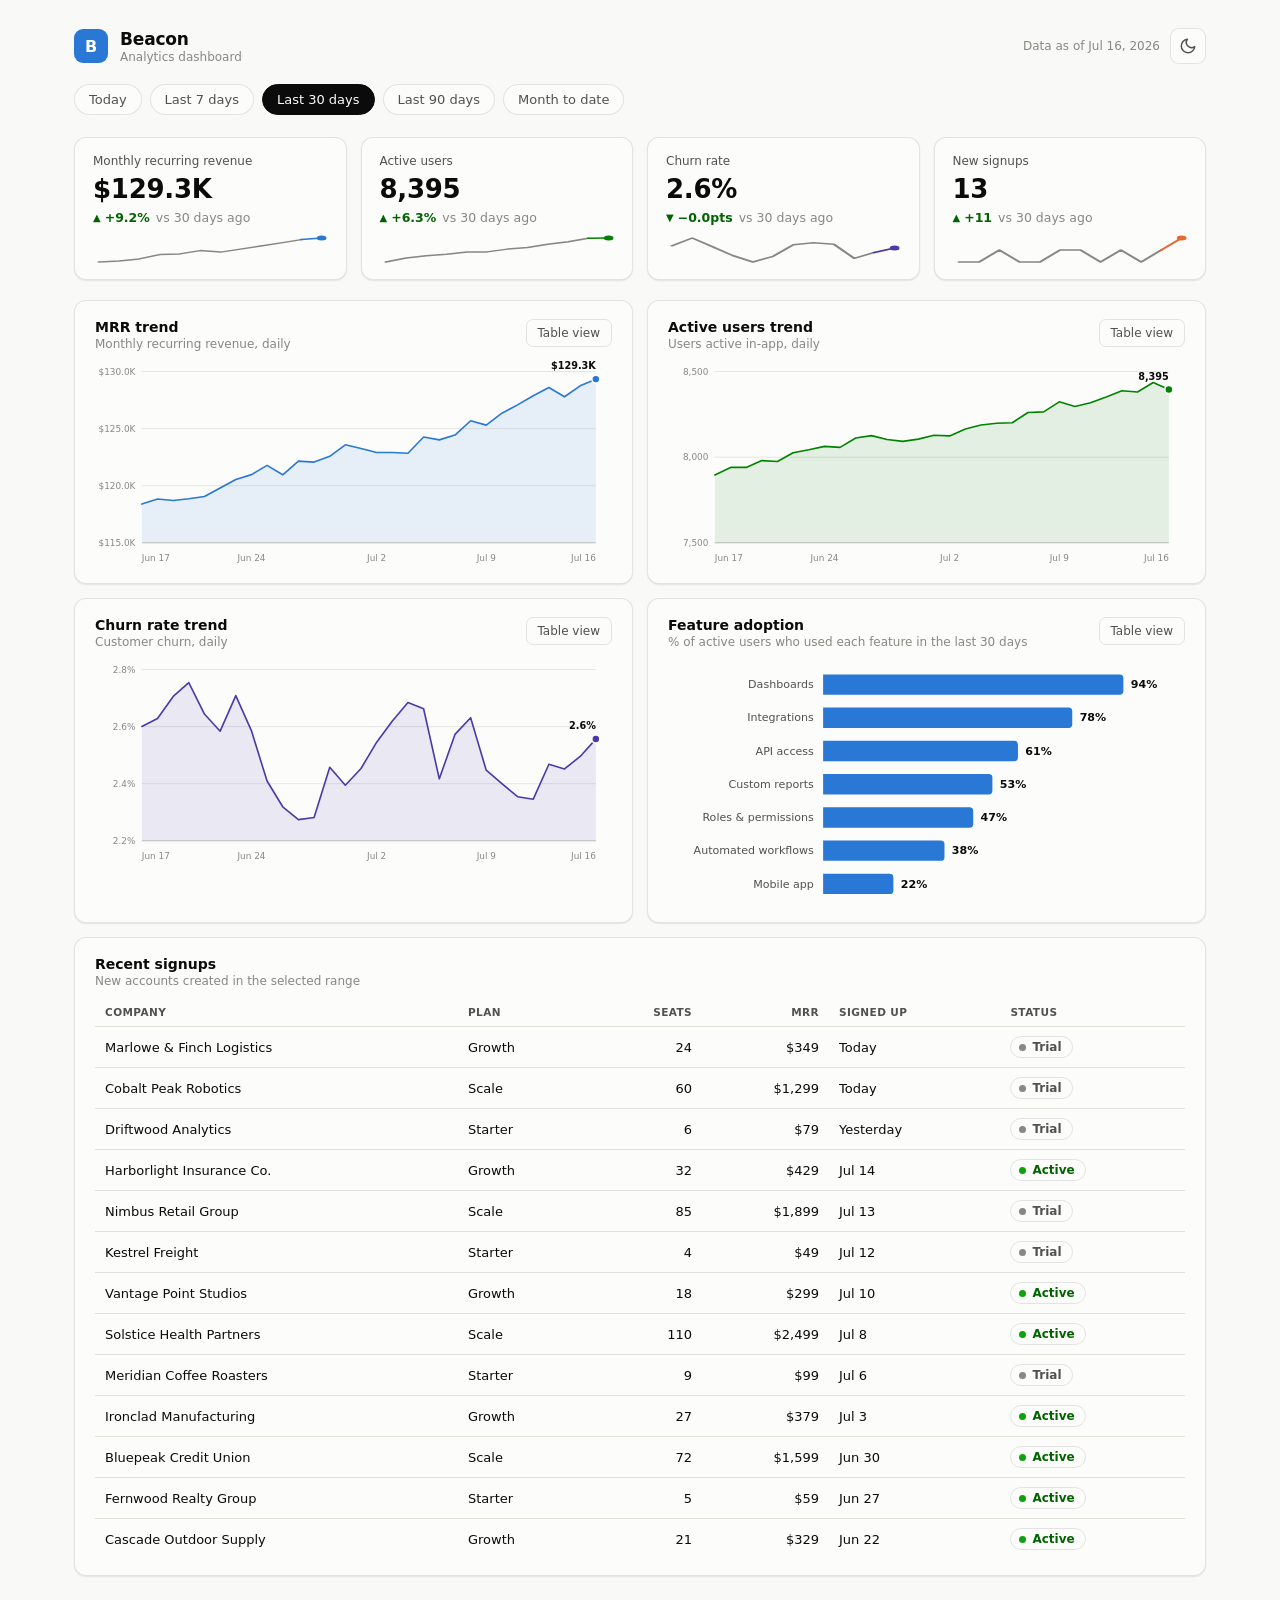
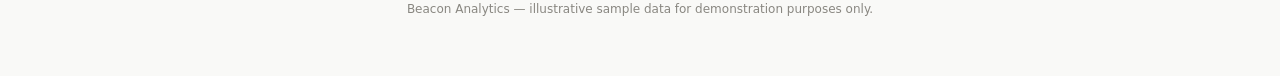
==== examples/baseline/index.html @ f18d9eac "Add with/without example builds and screenshots Both dashboards from the validation smoke test, the " ====
<!doctype html>
<html lang="en">
<head>
<meta charset="utf-8">
<meta name="viewport" content="width=device-width, initial-scale=1">
<meta name="color-scheme" content="light dark">
<title>Beacon — Analytics Dashboard</title>
<style>
  *, *::before, *::after { box-sizing: border-box; }
  html, body { margin: 0; padding: 0; }
  body {
    font-family: system-ui, -apple-system, "Segoe UI", sans-serif;
    background: var(--page, #f9f9f7);
  }

  /* ── Palette tokens (light default, dark via media query + toggle) ── */
  .viz-root {
    color-scheme: light;
    --page:            #f9f9f7;
    --surface-1:       #fcfcfb;
    --text-primary:    #0b0b0b;
    --text-secondary:  #52514e;
    --text-muted:      #898781;
    --gridline:        #e1e0d9;
    --baseline:        #c3c2b7;
    --border:          rgba(11,11,11,0.10);
    --success-text:    #006300;
    --bad-text:        #d03b3b;
    --good-icon:       #0ca30c;
    --series-blue:     #2a78d6;
    --series-green:    #008300;
    --series-violet:   #4a3aa7;
    --series-orange:   #eb6834;
    --wash-blue:       #2a78d61a;
    --wash-green:      #0083001a;
    --wash-violet:     #4a3aa71a;
    --focus-ring:      #2a78d6;
    --shadow:          0 1px 2px rgba(11,11,11,0.05), 0 1px 1px rgba(11,11,11,0.04);
  }
  @media (prefers-color-scheme: dark) {
    :root:where(:not([data-theme="light"])) .viz-root {
      color-scheme: dark;
      --page:            #0d0d0d;
      --surface-1:       #1a1a19;
      --text-primary:    #ffffff;
      --text-secondary:  #c3c2b7;
      --text-muted:      #898781;
      --gridline:        #2c2c2a;
      --baseline:        #383835;
      --border:          rgba(255,255,255,0.10);
      --success-text:    #0ca30c;
      --bad-text:        #d03b3b;
      --good-icon:       #0ca30c;
      --series-blue:     #3987e5;
      --series-green:    #008300;
      --series-violet:   #9085e9;
      --series-orange:   #d95926;
      --wash-blue:       #3987e51a;
      --wash-green:      #0083001a;
      --wash-violet:     #9085e91a;
      --focus-ring:      #3987e5;
      --shadow:          0 1px 3px rgba(0,0,0,0.5), 0 1px 1px rgba(0,0,0,0.4);
    }
  }
  :root[data-theme="dark"] .viz-root {
    color-scheme: dark;
    --page:            #0d0d0d;
    --surface-1:       #1a1a19;
    --text-primary:    #ffffff;
    --text-secondary:  #c3c2b7;
    --text-muted:      #898781;
    --gridline:        #2c2c2a;
    --baseline:        #383835;
    --border:          rgba(255,255,255,0.10);
    --success-text:    #0ca30c;
    --bad-text:        #d03b3b;
    --good-icon:       #0ca30c;
    --series-blue:     #3987e5;
    --series-green:    #008300;
    --series-violet:   #9085e9;
    --series-orange:   #d95926;
    --wash-blue:       #3987e51a;
    --wash-green:      #0083001a;
    --wash-violet:     #9085e91a;
    --focus-ring:      #3987e5;
    --shadow:          0 1px 3px rgba(0,0,0,0.5), 0 1px 1px rgba(0,0,0,0.4);
  }

  .viz-root { background: var(--page); min-height: 100vh; color: var(--text-primary); }

  .visually-hidden {
    position: absolute; width: 1px; height: 1px; padding: 0; margin: -1px;
    overflow: hidden; clip: rect(0,0,0,0); white-space: nowrap; border: 0;
  }

  .shell { max-width: 1180px; margin: 0 auto; padding: 28px 24px 60px; }

  /* ── Header ── */
  .dash-header {
    display: flex; align-items: center; justify-content: space-between;
    gap: 16px; flex-wrap: wrap; margin-bottom: 20px;
  }
  .brand { display: flex; align-items: center; gap: 12px; }
  .logo-mark {
    width: 34px; height: 34px; border-radius: 9px; background: var(--series-blue);
    color: #fff; display: flex; align-items: center; justify-content: center;
    font-weight: 700; font-size: 16px; flex: none;
  }
  .brand-text h1 { font-size: 17px; margin: 0; font-weight: 600; letter-spacing: -0.01em; }
  .brand-text p { margin: 1px 0 0; font-size: 12px; color: var(--text-muted); }

  .header-actions { display: flex; align-items: center; gap: 10px; }
  .as-of { font-size: 12px; color: var(--text-muted); }

  .icon-btn {
    width: 36px; height: 36px; border-radius: 9px; border: 1px solid var(--border);
    background: var(--surface-1); color: var(--text-secondary);
    display: flex; align-items: center; justify-content: center; cursor: pointer;
  }
  .icon-btn:hover { background: var(--gridline); }
  .icon-btn .theme-icon-moon { display: block; }
  .icon-btn .theme-icon-sun { display: none; }

  /* ── Filter row ── */
  .filter-row { display: flex; align-items: center; gap: 8px; flex-wrap: wrap; margin-bottom: 22px; }
  .range-btn {
    padding: 7px 14px; border-radius: 999px; border: 1px solid var(--border);
    background: var(--surface-1); color: var(--text-secondary);
    font: inherit; font-size: 13px; font-weight: 500; cursor: pointer;
  }
  .range-btn:hover { background: var(--gridline); }
  .range-btn.active { background: var(--text-primary); color: var(--surface-1); border-color: var(--text-primary); }

  :focus-visible { outline: 2px solid var(--focus-ring); outline-offset: 2px; }

  /* ── KPI row ── */
  .kpi-grid { display: grid; grid-template-columns: repeat(auto-fit, minmax(220px, 1fr)); gap: 14px; margin-bottom: 20px; }
  .stat-tile {
    background: var(--surface-1); border: 1px solid var(--border); border-radius: 12px;
    box-shadow: var(--shadow); padding: 16px 18px 14px; display: flex; flex-direction: column; gap: 4px;
  }
  .stat-label { font-size: 12px; color: var(--text-secondary); font-weight: 500; }
  .stat-value { font-size: 26px; font-weight: 600; letter-spacing: -0.01em; color: var(--text-primary); margin-top: 2px; }
  .stat-delta { font-size: 12.5px; font-weight: 600; display: flex; align-items: center; gap: 4px; margin-top: 2px; }
  .stat-delta .arrow { font-size: 10px; }
  .stat-delta.good { color: var(--success-text); }
  .stat-delta.bad { color: var(--bad-text); }
  .stat-delta .delta-caption { color: var(--text-muted); font-weight: 400; margin-left: 2px; }
  .sparkline { width: 100%; height: 30px; margin-top: 6px; display: block; }

  /* ── Chart cards ── */
  .chart-grid-2 { display: grid; grid-template-columns: 1fr 1fr; gap: 14px; margin-bottom: 14px; }
  @media (max-width: 860px) { .chart-grid-2 { grid-template-columns: 1fr; } }

  .card {
    background: var(--surface-1); border: 1px solid var(--border); border-radius: 12px;
    box-shadow: var(--shadow); padding: 18px 20px 16px;
  }
  .card-header { display: flex; align-items: flex-start; justify-content: space-between; gap: 12px; margin-bottom: 6px; }
  .card-titles h2 { font-size: 14px; font-weight: 600; margin: 0; color: var(--text-primary); }
  .card-titles p { font-size: 12px; color: var(--text-muted); margin: 2px 0 0; }

  .table-toggle {
    flex: none; font: inherit; font-size: 12px; font-weight: 500; padding: 6px 11px;
    border-radius: 7px; border: 1px solid var(--border); background: transparent;
    color: var(--text-secondary); cursor: pointer; white-space: nowrap;
  }
  .table-toggle:hover { background: var(--gridline); }

  svg.chart-svg { width: 100%; height: auto; display: block; overflow: visible; cursor: crosshair; margin-top: 6px; }
  svg.chart-svg[hidden] { display: none; }
  .bar-hit { cursor: pointer; }

  .table-wrap { margin-top: 6px; overflow-x: auto; }
  .table-wrap[hidden] { display: none; }

  table.data-table { width: 100%; border-collapse: collapse; font-size: 13px; }
  .data-table th {
    text-align: left; font-weight: 600; color: var(--text-secondary); font-size: 10.5px;
    text-transform: uppercase; letter-spacing: .04em; padding: 8px 10px; border-bottom: 1px solid var(--gridline);
  }
  .data-table td { padding: 9px 10px; border-bottom: 1px solid var(--gridline); color: var(--text-primary); }
  .data-table tbody tr:last-child td { border-bottom: none; }
  .data-table th.num, .data-table td.num { text-align: right; font-variant-numeric: tabular-nums; }
  .data-table tbody tr:hover td { background: var(--gridline); }

  .status-pill {
    display: inline-flex; align-items: center; gap: 6px; font-size: 12px; font-weight: 600;
    padding: 3px 10px 3px 8px; border-radius: 999px; border: 1px solid var(--border); white-space: nowrap;
  }
  .status-pill .dot { width: 7px; height: 7px; border-radius: 50%; flex: none; }
  .status-active { color: var(--success-text); }
  .status-active .dot { background: var(--good-icon); }
  .status-trial { color: var(--text-secondary); }
  .status-trial .dot { background: var(--text-muted); }

  .empty-state { padding: 30px 10px; text-align: center; color: var(--text-muted); font-size: 13px; }
  .empty-state[hidden] { display: none; }

  /* ── Tooltip (shared) ── */
  .tooltip {
    position: fixed; z-index: 60; pointer-events: none; left: 0; top: 0;
    background: var(--text-primary); color: var(--surface-1);
    padding: 6px 10px; border-radius: 8px; font-size: 12px; line-height: 1.3;
    box-shadow: var(--shadow); opacity: 0; transform: translate(-50%, calc(-100% - 10px));
    transition: opacity .08s ease; white-space: nowrap;
  }
  .tooltip.visible { opacity: 1; }
  .tt-value { font-weight: 700; font-size: 13px; }
  .tt-label { color: var(--surface-1); opacity: .78; font-size: 11px; margin-top: 1px; }

  footer.dash-footer { margin-top: 26px; font-size: 12px; color: var(--text-muted); text-align: center; }

  @media (prefers-reduced-motion: reduce) {
    * { transition-duration: 0.001ms !important; }
  }
</style>
</head>
<body>
<div class="viz-root">
  <div class="shell">

    <header class="dash-header">
      <div class="brand">
        <div class="logo-mark" aria-hidden="true">B</div>
        <div class="brand-text">
          <h1>Beacon</h1>
          <p>Analytics dashboard</p>
        </div>
      </div>
      <div class="header-actions">
        <span class="as-of">Data as of Jul 16, 2026</span>
        <button id="theme-toggle" class="icon-btn" type="button" aria-pressed="false" aria-label="Switch to dark mode">
          <svg class="theme-icon-sun" width="18" height="18" viewBox="0 0 24 24" fill="none" stroke="currentColor" stroke-width="2" stroke-linecap="round" aria-hidden="true"><circle cx="12" cy="12" r="4"></circle><path d="M12 2v2M12 20v2M4.93 4.93l1.41 1.41M17.66 17.66l1.41 1.41M2 12h2M20 12h2M4.93 19.07l1.41-1.41M17.66 6.34l1.41-1.41"></path></svg>
          <svg class="theme-icon-moon" width="18" height="18" viewBox="0 0 24 24" fill="none" stroke="currentColor" stroke-width="2" stroke-linecap="round" stroke-linejoin="round" aria-hidden="true"><path d="M21 12.79A9 9 0 1 1 11.21 3 7 7 0 0 0 21 12.79Z"></path></svg>
        </button>
      </div>
    </header>

    <div class="filter-row" role="group" aria-label="Date range filter">
      <button class="range-btn" data-range="today" type="button" aria-pressed="false">Today</button>
      <button class="range-btn" data-range="7d" type="button" aria-pressed="false">Last 7 days</button>
      <button class="range-btn active" data-range="30d" type="button" aria-pressed="true">Last 30 days</button>
      <button class="range-btn" data-range="90d" type="button" aria-pressed="false">Last 90 days</button>
      <button class="range-btn" data-range="mtd" type="button" aria-pressed="false">Month to date</button>
    </div>

    <main>
      <section class="kpi-grid" aria-label="Key metrics">
        <div class="stat-tile">
          <div class="stat-label" id="lbl-mrr">Monthly recurring revenue</div>
          <div class="stat-value" id="stat-mrr-value">—</div>
          <div class="stat-delta" id="stat-mrr-delta">
            <span class="arrow" aria-hidden="true"></span><span class="delta-val"></span><span class="delta-caption"></span>
          </div>
          <svg class="sparkline" id="spark-mrr" viewBox="0 0 120 30" preserveAspectRatio="none" aria-hidden="true"></svg>
        </div>
        <div class="stat-tile">
          <div class="stat-label" id="lbl-users">Active users</div>
          <div class="stat-value" id="stat-users-value">—</div>
          <div class="stat-delta" id="stat-users-delta">
            <span class="arrow" aria-hidden="true"></span><span class="delta-val"></span><span class="delta-caption"></span>
          </div>
          <svg class="sparkline" id="spark-users" viewBox="0 0 120 30" preserveAspectRatio="none" aria-hidden="true"></svg>
        </div>
        <div class="stat-tile">
          <div class="stat-label" id="lbl-churn">Churn rate</div>
          <div class="stat-value" id="stat-churn-value">—</div>
          <div class="stat-delta" id="stat-churn-delta">
            <span class="arrow" aria-hidden="true"></span><span class="delta-val"></span><span class="delta-caption"></span>
          </div>
          <svg class="sparkline" id="spark-churn" viewBox="0 0 120 30" preserveAspectRatio="none" aria-hidden="true"></svg>
        </div>
        <div class="stat-tile">
          <div class="stat-label" id="lbl-signups">New signups</div>
          <div class="stat-value" id="stat-signups-value">—</div>
          <div class="stat-delta" id="stat-signups-delta">
            <span class="arrow" aria-hidden="true"></span><span class="delta-val"></span><span class="delta-caption"></span>
          </div>
          <svg class="sparkline" id="spark-signups" viewBox="0 0 120 30" preserveAspectRatio="none" aria-hidden="true"></svg>
        </div>
      </section>

      <section class="chart-grid-2">
        <article class="card">
          <div class="card-header">
            <div class="card-titles">
              <h2 id="mrr-chart-title">MRR trend</h2>
              <p>Monthly recurring revenue, daily</p>
            </div>
            <button class="table-toggle" type="button" aria-pressed="false" data-chart="mrr">Table view</button>
          </div>
          <svg class="chart-svg" id="mrr-chart" aria-labelledby="mrr-chart-title"></svg>
          <div class="table-wrap" id="mrr-table-wrap" hidden>
            <table class="data-table">
              <caption class="visually-hidden">MRR by date</caption>
              <thead><tr><th>Date</th><th class="num">MRR</th></tr></thead>
              <tbody id="mrr-table-body"></tbody>
            </table>
          </div>
        </article>

        <article class="card">
          <div class="card-header">
            <div class="card-titles">
              <h2 id="users-chart-title">Active users trend</h2>
              <p>Users active in-app, daily</p>
            </div>
            <button class="table-toggle" type="button" aria-pressed="false" data-chart="users">Table view</button>
          </div>
          <svg class="chart-svg" id="users-chart" aria-labelledby="users-chart-title"></svg>
          <div class="table-wrap" id="users-table-wrap" hidden>
            <table class="data-table">
              <caption class="visually-hidden">Active users by date</caption>
              <thead><tr><th>Date</th><th class="num">Active users</th></tr></thead>
              <tbody id="users-table-body"></tbody>
            </table>
          </div>
        </article>
      </section>

      <section class="chart-grid-2">
        <article class="card">
          <div class="card-header">
            <div class="card-titles">
              <h2 id="churn-chart-title">Churn rate trend</h2>
              <p>Customer churn, daily</p>
            </div>
            <button class="table-toggle" type="button" aria-pressed="false" data-chart="churn">Table view</button>
          </div>
          <svg class="chart-svg" id="churn-chart" aria-labelledby="churn-chart-title"></svg>
          <div class="table-wrap" id="churn-table-wrap" hidden>
            <table class="data-table">
              <caption class="visually-hidden">Churn rate by date</caption>
              <thead><tr><th>Date</th><th class="num">Churn rate</th></tr></thead>
              <tbody id="churn-table-body"></tbody>
            </table>
          </div>
        </article>

        <article class="card">
          <div class="card-header">
            <div class="card-titles">
              <h2 id="adoption-chart-title">Feature adoption</h2>
              <p>% of active users who used each feature in the last 30 days</p>
            </div>
            <button class="table-toggle" type="button" aria-pressed="false" data-chart="adoption">Table view</button>
          </div>
          <svg class="chart-svg" id="adoption-chart" aria-labelledby="adoption-chart-title"></svg>
          <div class="table-wrap" id="adoption-table-wrap" hidden>
            <table class="data-table">
              <caption class="visually-hidden">Feature adoption by feature</caption>
              <thead><tr><th>Feature</th><th class="num">Adoption</th></tr></thead>
              <tbody id="adoption-table-body"></tbody>
            </table>
          </div>
        </article>
      </section>

      <section class="card">
        <div class="card-header">
          <div class="card-titles">
            <h2 id="signups-title">Recent signups</h2>
            <p>New accounts created in the selected range</p>
          </div>
        </div>
        <div class="table-wrap" style="margin-top:10px;">
          <table class="data-table" aria-labelledby="signups-title">
            <thead>
              <tr>
                <th>Company</th><th>Plan</th><th class="num">Seats</th><th class="num">MRR</th><th>Signed up</th><th>Status</th>
              </tr>
            </thead>
            <tbody id="signups-table-body"></tbody>
          </table>
        </div>
        <div class="empty-state" id="signups-empty" hidden>No signups in this range.</div>
      </section>
    </main>

    <footer class="dash-footer">Beacon Analytics — illustrative sample data for demonstration purposes only.</footer>
  </div>
</div>

<div class="tooltip" id="tooltip" role="status" aria-live="polite"></div>

<script>
(function () {
  "use strict";
  var SVGNS = "http://www.w3.org/2000/svg";

  function el(tag, attrs) {
    var e = document.createElementNS(SVGNS, tag);
    for (var k in attrs) e.setAttribute(k, attrs[k]);
    return e;
  }
  function clearNode(node) { while (node.firstChild) node.removeChild(node.firstChild); }

  /* ────────────────────────── Theme toggle ────────────────────────── */
  function updateThemeButton(theme) {
    var btn = document.getElementById("theme-toggle");
    btn.setAttribute("aria-pressed", theme === "dark" ? "true" : "false");
    btn.setAttribute("aria-label", theme === "dark" ? "Switch to light mode" : "Switch to dark mode");
    btn.querySelector(".theme-icon-sun").style.display = theme === "dark" ? "block" : "none";
    btn.querySelector(".theme-icon-moon").style.display = theme === "dark" ? "none" : "block";
  }
  (function initTheme() {
    var prefersDark = window.matchMedia && window.matchMedia("(prefers-color-scheme: dark)").matches;
    var initial = prefersDark ? "dark" : "light";
    document.documentElement.setAttribute("data-theme", initial);
    updateThemeButton(initial);
  })();
  document.getElementById("theme-toggle").addEventListener("click", function () {
    var cur = document.documentElement.getAttribute("data-theme");
    var next = cur === "dark" ? "light" : "dark";
    document.documentElement.setAttribute("data-theme", next);
    updateThemeButton(next);
  });

  /* ────────────────────────── Shared tooltip ────────────────────────── */
  var tooltipEl = document.getElementById("tooltip");
  function showTooltip(x, y, label, value) {
    clearNode(tooltipEl);
    var v = document.createElement("div"); v.className = "tt-value"; v.textContent = value;
    var l = document.createElement("div"); l.className = "tt-label"; l.textContent = label;
    tooltipEl.appendChild(v); tooltipEl.appendChild(l);
    tooltipEl.style.left = x + "px";
    tooltipEl.style.top = y + "px";
    tooltipEl.classList.add("visible");
  }
  function hideTooltip() { tooltipEl.classList.remove("visible"); }

  /* ────────────────────────── Seeded RNG + fake data ────────────────────────── */
  function mulberry32(seed) {
    return function () {
      seed |= 0; seed = (seed + 0x6D2B79F5) | 0;
      var t = Math.imul(seed ^ (seed >>> 15), 1 | seed);
      t = (t + Math.imul(t ^ (t >>> 7), 61 | t)) ^ t;
      return ((t ^ (t >>> 14)) >>> 0) / 4294967296;
    };
  }
  var rng = mulberry32(20260716);

  var REF_DATE = new Date(2026, 6, 16); // Jul 16 2026 — "today" for this sample dataset
  var DAYS = 90;
  function dateForIndex(i) {
    var d = new Date(REF_DATE.getTime());
    d.setDate(d.getDate() - (DAYS - 1 - i));
    return d;
  }

  function genSeries(startVal, endVal, noiseAmp, opts) {
    opts = opts || {};
    var arr = [], prevDelta = 0;
    for (var i = 0; i < DAYS; i++) {
      var t = i / (DAYS - 1);
      var trendVal = startVal + (endVal - startVal) * t;
      var shock = (rng() - 0.5) * 2 * noiseAmp;
      prevDelta = prevDelta * 0.55 + shock * 0.45;
      var val = trendVal + prevDelta;
      if (opts.min != null) val = Math.max(opts.min, val);
      if (opts.max != null) val = Math.min(opts.max, val);
      if (opts.integer) val = Math.round(val);
      arr.push({ date: dateForIndex(i), value: val });
    }
    return arr;
  }

  var mrrSeries = genSeries(96000, 128400, 1800, { min: 90000 });
  var usersSeries = genSeries(6900, 8412, 90, { min: 6500, integer: true });
  var churnSeries = genSeries(2.9, 2.4, 0.35, { min: 1.4, max: 3.8 });

  var featureAdoption = [
    { name: "Dashboards", pct: 94 },
    { name: "Integrations", pct: 78 },
    { name: "API access", pct: 61 },
    { name: "Custom reports", pct: 53 },
    { name: "Roles & permissions", pct: 47 },
    { name: "Automated workflows", pct: 38 },
    { name: "Mobile app", pct: 22 }
  ];

  var signups = [
    { name: "Marlowe & Finch Logistics", plan: "Growth", seats: 24, mrr: 349, dayOffset: 0, status: "Trial" },
    { name: "Cobalt Peak Robotics", plan: "Scale", seats: 60, mrr: 1299, dayOffset: 0, status: "Trial" },
    { name: "Driftwood Analytics", plan: "Starter", seats: 6, mrr: 79, dayOffset: 1, status: "Trial" },
    { name: "Harborlight Insurance Co.", plan: "Growth", seats: 32, mrr: 429, dayOffset: 2, status: "Active" },
    { name: "Nimbus Retail Group", plan: "Scale", seats: 85, mrr: 1899, dayOffset: 3, status: "Trial" },
    { name: "Kestrel Freight", plan: "Starter", seats: 4, mrr: 49, dayOffset: 4, status: "Trial" },
    { name: "Vantage Point Studios", plan: "Growth", seats: 18, mrr: 299, dayOffset: 6, status: "Active" },
    { name: "Solstice Health Partners", plan: "Scale", seats: 110, mrr: 2499, dayOffset: 8, status: "Active" },
    { name: "Meridian Coffee Roasters", plan: "Starter", seats: 9, mrr: 99, dayOffset: 10, status: "Trial" },
    { name: "Ironclad Manufacturing", plan: "Growth", seats: 27, mrr: 379, dayOffset: 13, status: "Active" },
    { name: "Bluepeak Credit Union", plan: "Scale", seats: 72, mrr: 1599, dayOffset: 16, status: "Active" },
    { name: "Fernwood Realty Group", plan: "Starter", seats: 5, mrr: 59, dayOffset: 19, status: "Active" },
    { name: "Cascade Outdoor Supply", plan: "Growth", seats: 21, mrr: 329, dayOffset: 24, status: "Active" },
    { name: "Anchor Point Legal", plan: "Starter", seats: 7, mrr: 89, dayOffset: 31, status: "Active" },
    { name: "Redwood Data Systems", plan: "Scale", seats: 95, mrr: 2099, dayOffset: 47, status: "Active" },
    { name: "Wrenhaven Publishing", plan: "Growth", seats: 15, mrr: 259, dayOffset: 68, status: "Active" }
  ];

  var signupCounts = new Array(DAYS).fill(0);
  signups.forEach(function (s) {
    var idx = DAYS - 1 - s.dayOffset;
    if (idx >= 0 && idx < DAYS) signupCounts[idx]++;
  });
  var signupsSeries = signupCounts.map(function (c, i) { return { date: dateForIndex(i), value: c }; });

  /* ────────────────────────── Formatting helpers ────────────────────────── */
  function fmtCurrencyCompact(n) {
    if (Math.abs(n) >= 1000) return "$" + (n / 1000).toFixed(1) + "K";
    return "$" + Math.round(n).toLocaleString("en-US");
  }
  function fmtCurrencyExact(n) { return "$" + Math.round(n).toLocaleString("en-US"); }
  function fmtNumber(n) { return Math.round(n).toLocaleString("en-US"); }
  function fmtPercent1(n) { return n.toFixed(1) + "%"; }
  function fmtDateShort(d) { return d.toLocaleDateString("en-US", { month: "short", day: "numeric" }); }
  function fmtDateFull(d) { return d.toLocaleDateString("en-US", { month: "short", day: "numeric", year: "numeric" }); }
  function fmtSigned(val, suffix, decimals) {
    decimals = decimals == null ? 1 : decimals;
    var sign = val >= 0 ? "+" : "−";
    return sign + Math.abs(val).toFixed(decimals) + suffix;
  }
  function signupDateLabel(dayOffset) {
    if (dayOffset === 0) return "Today";
    if (dayOffset === 1) return "Yesterday";
    return fmtDateShort(dateForIndex(DAYS - 1 - dayOffset));
  }

  /* ────────────────────────── Scale helpers ────────────────────────── */
  function niceNum(range, round) {
    var exp = Math.floor(Math.log10(range || 1));
    var f = range / Math.pow(10, exp);
    var nf;
    if (round) nf = f < 1.5 ? 1 : f < 3 ? 2 : f < 7 ? 5 : 10;
    else nf = f <= 1 ? 1 : f <= 2 ? 2 : f <= 5 ? 5 : 10;
    return nf * Math.pow(10, exp);
  }
  function niceScale(min, max, ticks) {
    ticks = ticks || 4;
    if (min === max) { min -= 1; max += 1; }
    var range = niceNum(max - min, false);
    var step = niceNum(range / (ticks - 1 || 1), true);
    return { min: Math.floor(min / step) * step, max: Math.ceil(max / step) * step, step: step };
  }
  function resample(series, n) {
    if (series.length <= n) return series;
    var out = [];
    for (var k = 0; k < n; k++) out.push(series[Math.round(k * (series.length - 1) / (n - 1))]);
    return out;
  }

  /* ────────────────────────── Line / area chart ────────────────────────── */
  function renderLineChart(cfg) {
    var svg = cfg.svg, data = cfg.data;
    clearNode(svg);
    var W = 640, H = 260, padL = 58, padR = 20, padT = 18, padB = 30;
    svg.setAttribute("viewBox", "0 0 " + W + " " + H);
    svg.setAttribute("role", "img");
    svg.setAttribute("aria-label", cfg.ariaLabel);
    svg.setAttribute("tabindex", "0");
    var plotW = W - padL - padR, plotH = H - padT - padB;

    var values = data.map(function (d) { return d.value; });
    var scale = niceScale(Math.min.apply(null, values), Math.max.apply(null, values), 4);
    var x = function (i) { return padL + (i / (data.length - 1 || 1)) * plotW; };
    var y = function (v) { return padT + plotH - ((v - scale.min) / (scale.max - scale.min || 1)) * plotH; };

    var stepsCount = Math.round((scale.max - scale.min) / scale.step);
    for (var s = 0; s <= stepsCount; s++) {
      var v = scale.min + s * scale.step;
      var yy = y(v);
      svg.appendChild(el("line", { x1: padL, x2: W - padR, y1: yy, y2: yy, stroke: "var(--gridline)", "stroke-width": 1 }));
      var t = el("text", { x: padL - 8, y: yy + 4, "text-anchor": "end", "font-size": 11, fill: "var(--text-muted)" });
      t.textContent = cfg.axisFmt(v);
      svg.appendChild(t);
    }
    svg.appendChild(el("line", { x1: padL, x2: W - padR, y1: padT + plotH, y2: padT + plotH, stroke: "var(--baseline)", "stroke-width": 1 }));

    var tickCount = Math.min(5, data.length);
    for (var k = 0; k < tickCount; k++) {
      var idx = Math.round(k * (data.length - 1) / (tickCount - 1 || 1));
      var anchor = k === 0 ? "start" : (k === tickCount - 1 ? "end" : "middle");
      var lx = el("text", { x: x(idx), y: H - 8, "text-anchor": anchor, "font-size": 11, fill: "var(--text-muted)" });
      lx.textContent = fmtDateShort(data[idx].date);
      svg.appendChild(lx);
    }

    var dLine = data.map(function (d, i) { return (i === 0 ? "M" : "L") + x(i).toFixed(1) + "," + y(d.value).toFixed(1); }).join(" ");
    var baseY = (padT + plotH).toFixed(1);
    var dArea = dLine + " L " + x(data.length - 1).toFixed(1) + "," + baseY + " L " + x(0).toFixed(1) + "," + baseY + " Z";
    svg.appendChild(el("path", { d: dArea, fill: cfg.wash, stroke: "none" }));
    svg.appendChild(el("path", { d: dLine, fill: "none", stroke: cfg.color, "stroke-width": 2, "stroke-linejoin": "round", "stroke-linecap": "round" }));

    var lastX = x(data.length - 1), lastY = y(data[data.length - 1].value);
    svg.appendChild(el("circle", { cx: lastX, cy: lastY, r: 6, fill: "var(--surface-1)" }));
    svg.appendChild(el("circle", { cx: lastX, cy: lastY, r: 4, fill: cfg.color }));

    var endLabel = el("text", {
      x: lastX, y: Math.max(lastY - 12, 12), "text-anchor": lastX > W - padR - 55 ? "end" : "middle",
      "font-size": 12, "font-weight": 600, fill: "var(--text-primary)"
    });
    endLabel.textContent = cfg.valueFmt(data[data.length - 1].value);
    svg.appendChild(endLabel);

    var crossLine = el("line", { x1: 0, x2: 0, y1: padT, y2: padT + plotH, stroke: "var(--baseline)", "stroke-width": 1, opacity: 0 });
    var crossRing = el("circle", { r: 6, fill: "var(--surface-1)", opacity: 0 });
    var crossDot = el("circle", { r: 4, fill: cfg.color, opacity: 0 });
    svg.appendChild(crossLine); svg.appendChild(crossRing); svg.appendChild(crossDot);

    function showAt(idx) {
      idx = Math.max(0, Math.min(data.length - 1, idx));
      var px = x(idx), py = y(data[idx].value);
      crossLine.setAttribute("x1", px); crossLine.setAttribute("x2", px); crossLine.setAttribute("opacity", 1);
      crossRing.setAttribute("cx", px); crossRing.setAttribute("cy", py); crossRing.setAttribute("opacity", 1);
      crossDot.setAttribute("cx", px); crossDot.setAttribute("cy", py); crossDot.setAttribute("opacity", 1);
      return { px: px, py: py, idx: idx };
    }
    function hide() {
      crossLine.setAttribute("opacity", 0); crossRing.setAttribute("opacity", 0); crossDot.setAttribute("opacity", 0);
      hideTooltip();
    }
    function tipAt(idx) {
      var pt = showAt(idx);
      var rect = svg.getBoundingClientRect();
      var screenX = rect.left + (pt.px / W) * rect.width;
      var screenY = rect.top + (pt.py / H) * rect.height;
      showTooltip(screenX, screenY, fmtDateFull(data[idx].date), cfg.valueFmt(data[idx].value));
    }
    function indexFromClientX(clientX) {
      var rect = svg.getBoundingClientRect();
      var relX = (clientX - rect.left) / rect.width * W;
      var frac = (relX - padL) / plotW;
      return Math.round(frac * (data.length - 1));
    }
    svg.addEventListener("pointermove", function (e) { tipAt(indexFromClientX(e.clientX)); });
    svg.addEventListener("pointerleave", hide);

    var focusedIdx = data.length - 1;
    svg.addEventListener("focus", function () { tipAt(focusedIdx); });
    svg.addEventListener("blur", hide);
    svg.addEventListener("keydown", function (e) {
      if (e.key === "ArrowLeft") { focusedIdx = Math.max(0, focusedIdx - 1); }
      else if (e.key === "ArrowRight") { focusedIdx = Math.min(data.length - 1, focusedIdx + 1); }
      else if (e.key === "Escape") { hide(); return; }
      else return;
      e.preventDefault();
      tipAt(focusedIdx);
    });

    if (cfg.tableBody) {
      clearNode(cfg.tableBody);
      data.forEach(function (d) {
        var tr = document.createElement("tr");
        var td1 = document.createElement("td"); td1.textContent = fmtDateFull(d.date);
        var td2 = document.createElement("td"); td2.className = "num"; td2.textContent = cfg.valueFmt(d.value);
        tr.appendChild(td1); tr.appendChild(td2);
        cfg.tableBody.appendChild(tr);
      });
    }
  }

  /* ────────────────────────── Horizontal bar chart ────────────────────────── */
  function hBarPath(x0, y0, w, h, r) {
    w = Math.max(w, r);
    return "M " + x0 + "," + y0 +
      " H " + (x0 + w - r) +
      " A " + r + "," + r + " 0 0 1 " + (x0 + w) + "," + (y0 + r) +
      " V " + (y0 + h - r) +
      " A " + r + "," + r + " 0 0 1 " + (x0 + w - r) + "," + (y0 + h) +
      " H " + x0 + " Z";
  }
  function renderBarChart(cfg) {
    var svg = cfg.svg, data = cfg.data;
    clearNode(svg);
    var W = 560, rowH = 36, barH = 22, padL = 168, padR = 46, padT = 14, padB = 6;
    var H = padT + padB + data.length * rowH;
    svg.setAttribute("viewBox", "0 0 " + W + " " + H);
    svg.setAttribute("role", "img");
    svg.setAttribute("aria-label", "Feature adoption by percent of active users");
    var plotW = W - padL - padR, max = 100;

    data.forEach(function (d, i) {
      var rowY = padT + i * rowH;
      var barY = rowY + (rowH - barH) / 2;
      var barW = (d.pct / max) * plotW;

      var label = el("text", { x: padL - 10, y: rowY + rowH / 2 + 4, "text-anchor": "end", "font-size": 12, fill: "var(--text-secondary)" });
      label.textContent = d.name;
      svg.appendChild(label);

      var g = el("g", { tabindex: "0", role: "img", "aria-label": d.name + ": " + d.pct + " percent adoption", class: "bar-hit" });
      var hit = el("rect", { x: padL, y: rowY + 2, width: plotW + padR, height: rowH - 4, fill: "transparent" });
      var bar = el("path", { d: hBarPath(padL, barY, Math.max(barW, 3), barH, 4), fill: cfg.color });
      var val = el("text", { x: padL + barW + 8, y: rowY + rowH / 2 + 4, "font-size": 12, "font-weight": 600, fill: "var(--text-primary)" });
      val.textContent = d.pct + "%";
      g.appendChild(hit); g.appendChild(bar); g.appendChild(val);

      function tip() {
        var rect = svg.getBoundingClientRect();
        var scaleX = rect.width / W, scaleY = rect.height / H;
        var screenX = rect.left + (padL + barW / 2) * scaleX;
        var screenY = rect.top + barY * scaleY;
        showTooltip(screenX, screenY, d.name, d.pct + "% of active users");
      }
      g.addEventListener("pointerenter", tip);
      g.addEventListener("pointermove", tip);
      g.addEventListener("pointerleave", hideTooltip);
      g.addEventListener("focus", tip);
      g.addEventListener("blur", hideTooltip);
      svg.appendChild(g);
    });

    if (cfg.tableBody) {
      clearNode(cfg.tableBody);
      data.forEach(function (d) {
        var tr = document.createElement("tr");
        var td1 = document.createElement("td"); td1.textContent = d.name;
        var td2 = document.createElement("td"); td2.className = "num"; td2.textContent = d.pct + "%";
        tr.appendChild(td1); tr.appendChild(td2);
        cfg.tableBody.appendChild(tr);
      });
    }
  }

  /* ────────────────────────── Sparkline ────────────────────────── */
  function renderSparkline(svg, points, colorVar) {
    clearNode(svg);
    var W = 120, H = 30, pad = 3;
    svg.setAttribute("viewBox", "0 0 " + W + " " + H);
    var vals = points.map(function (p) { return p.value; });
    var min = Math.min.apply(null, vals), max = Math.max.apply(null, vals);
    var n = points.length;
    var x = function (i) { return pad + (i / (n - 1 || 1)) * (W - 2 * pad); };
    var y = function (v) { return max === min ? H / 2 : pad + (H - 2 * pad) - ((v - min) / (max - min)) * (H - 2 * pad); };

    if (n < 2) return;
    var mutedPath = points.slice(0, n - 1).map(function (p, i) { return (i === 0 ? "M" : "L") + x(i).toFixed(1) + "," + y(p.value).toFixed(1); }).join(" ");
    svg.appendChild(el("path", { d: mutedPath, fill: "none", stroke: "var(--text-muted)", "stroke-width": 1.5, "stroke-linecap": "round", "stroke-linejoin": "round" }));
    var lastSeg = "M " + x(n - 2).toFixed(1) + "," + y(points[n - 2].value).toFixed(1) + " L " + x(n - 1).toFixed(1) + "," + y(points[n - 1].value).toFixed(1);
    svg.appendChild(el("path", { d: lastSeg, fill: "none", stroke: colorVar, "stroke-width": 1.5, "stroke-linecap": "round", "stroke-linejoin": "round" }));
    svg.appendChild(el("circle", { cx: x(n - 1), cy: y(points[n - 1].value), r: 2.5, fill: colorVar }));
  }

  /* ────────────────────────── Stat tile update ────────────────────────── */
  function updateStat(key, valueText, arrow, deltaText, isGood, caption, sparkPoints, colorVar) {
    document.getElementById("stat-" + key + "-value").textContent = valueText;
    var deltaEl = document.getElementById("stat-" + key + "-delta");
    deltaEl.classList.toggle("good", isGood);
    deltaEl.classList.toggle("bad", !isGood);
    deltaEl.querySelector(".arrow").textContent = arrow;
    deltaEl.querySelector(".delta-val").textContent = deltaText;
    deltaEl.querySelector(".delta-caption").textContent = " " + caption;
    renderSparkline(document.getElementById("spark-" + key), sparkPoints, colorVar);
  }

  /* ────────────────────────── Signups table ────────────────────────── */
  function renderSignupsTable(rows) {
    var tbody = document.getElementById("signups-table-body");
    var empty = document.getElementById("signups-empty");
    clearNode(tbody);
    if (!rows.length) { empty.hidden = false; return; }
    empty.hidden = true;
    rows.forEach(function (r) {
      var tr = document.createElement("tr");

      var tdName = document.createElement("td"); tdName.textContent = r.name;
      var tdPlan = document.createElement("td"); tdPlan.textContent = r.plan;
      var tdSeats = document.createElement("td"); tdSeats.className = "num"; tdSeats.textContent = fmtNumber(r.seats);
      var tdMrr = document.createElement("td"); tdMrr.className = "num"; tdMrr.textContent = fmtCurrencyExact(r.mrr);
      var tdDate = document.createElement("td"); tdDate.textContent = signupDateLabel(r.dayOffset);

      var tdStatus = document.createElement("td");
      var pill = document.createElement("span");
      pill.className = "status-pill " + (r.status === "Active" ? "status-active" : "status-trial");
      var dot = document.createElement("span"); dot.className = "dot"; dot.setAttribute("aria-hidden", "true");
      var lbl = document.createElement("span"); lbl.textContent = r.status;
      pill.appendChild(dot); pill.appendChild(lbl);
      tdStatus.appendChild(pill);

      tr.appendChild(tdName); tr.appendChild(tdPlan); tr.appendChild(tdSeats);
      tr.appendChild(tdMrr); tr.appendChild(tdDate); tr.appendChild(tdStatus);
      tbody.appendChild(tr);
    });
  }

  /* ────────────────────────── Date range control ────────────────────────── */
  var RANGES = [
    { key: "today", label: "Today" },
    { key: "7d", label: "Last 7 days", days: 7 },
    { key: "30d", label: "Last 30 days", days: 30 },
    { key: "90d", label: "Last 90 days", days: 90 },
    { key: "mtd", label: "Month to date" }
  ];
  function computeWindow(rangeKey) {
    var range = RANGES.filter(function (r) { return r.key === rangeKey; })[0];
    var days;
    if (rangeKey === "today") days = 1;
    else if (rangeKey === "mtd") days = REF_DATE.getDate();
    else days = range.days;
    return { range: range, days: days, effDays: Math.max(days, 2) };
  }
  function captionFor(range, days) {
    if (range.key === "today") return "vs yesterday";
    if (range.key === "mtd") return "vs start of month";
    return "vs " + days + " days ago";
  }
  function pctDelta(first, last) { return ((last - first) / first) * 100; }

  function renderAll(rangeKey) {
    var win = computeWindow(rangeKey);
    var caption = captionFor(win.range, win.days);
    var effDays = win.effDays;

    var mrrSlice = mrrSeries.slice(-effDays);
    var usersSlice = usersSeries.slice(-effDays);
    var churnSlice = churnSeries.slice(-effDays);
    var signupsSliceSeries = signupsSeries.slice(-effDays);

    var mrrFirst = mrrSlice[0].value, mrrLast = mrrSlice[mrrSlice.length - 1].value;
    var mrrDelta = pctDelta(mrrFirst, mrrLast);
    updateStat("mrr", fmtCurrencyCompact(mrrLast), mrrDelta >= 0 ? "▲" : "▼",
      fmtSigned(mrrDelta, "%"), mrrDelta >= 0, caption, resample(mrrSlice, 12), "var(--series-blue)");
    renderLineChart({
      svg: document.getElementById("mrr-chart"), data: mrrSlice,
      color: "var(--series-blue)", wash: "var(--wash-blue)",
      valueFmt: fmtCurrencyCompact, axisFmt: fmtCurrencyCompact,
      tableBody: document.getElementById("mrr-table-body"),
      ariaLabel: "Monthly recurring revenue trend, " + win.range.label.toLowerCase() + ", ending at " + fmtCurrencyCompact(mrrLast)
    });

    var usersFirst = usersSlice[0].value, usersLast = usersSlice[usersSlice.length - 1].value;
    var usersDelta = pctDelta(usersFirst, usersLast);
    updateStat("users", fmtNumber(usersLast), usersDelta >= 0 ? "▲" : "▼",
      fmtSigned(usersDelta, "%"), usersDelta >= 0, caption, resample(usersSlice, 12), "var(--series-green)");
    renderLineChart({
      svg: document.getElementById("users-chart"), data: usersSlice,
      color: "var(--series-green)", wash: "var(--wash-green)",
      valueFmt: fmtNumber, axisFmt: fmtNumber,
      tableBody: document.getElementById("users-table-body"),
      ariaLabel: "Active users trend, " + win.range.label.toLowerCase() + ", ending at " + fmtNumber(usersLast) + " users"
    });

    var churnFirst = churnSlice[0].value, churnLast = churnSlice[churnSlice.length - 1].value;
    var churnDeltaPts = churnLast - churnFirst;
    updateStat("churn", fmtPercent1(churnLast), churnDeltaPts >= 0 ? "▲" : "▼",
      fmtSigned(churnDeltaPts, "pts"), churnDeltaPts <= 0, caption, resample(churnSlice, 12), "var(--series-violet)");
    renderLineChart({
      svg: document.getElementById("churn-chart"), data: churnSlice,
      color: "var(--series-violet)", wash: "var(--wash-violet)",
      valueFmt: fmtPercent1, axisFmt: fmtPercent1,
      tableBody: document.getElementById("churn-table-body"),
      ariaLabel: "Churn rate trend, " + win.range.label.toLowerCase() + ", ending at " + fmtPercent1(churnLast)
    });

    renderBarChart({
      svg: document.getElementById("adoption-chart"), data: featureAdoption,
      color: "var(--series-blue)", tableBody: document.getElementById("adoption-table-body")
    });

    var signupsInRange = signups.filter(function (s) { return s.dayOffset < effDays; })
      .sort(function (a, b) { return a.dayOffset - b.dayOffset; });
    var priorCount = signups.filter(function (s) { return s.dayOffset >= effDays && s.dayOffset < 2 * effDays; }).length;
    var curCount = signupsInRange.length;
    var signupDelta = curCount - priorCount;
    updateStat("signups", fmtNumber(curCount), signupDelta >= 0 ? "▲" : "▼",
      fmtSigned(signupDelta, "", 0), signupDelta >= 0, caption, resample(signupsSliceSeries, 12), "var(--series-orange)");
    renderSignupsTable(signupsInRange);
  }

  document.querySelectorAll(".range-btn").forEach(function (btn) {
    btn.addEventListener("click", function () {
      document.querySelectorAll(".range-btn").forEach(function (b) {
        var active = b === btn;
        b.classList.toggle("active", active);
        b.setAttribute("aria-pressed", active ? "true" : "false");
      });
      renderAll(btn.dataset.range);
    });
  });

  document.querySelectorAll(".table-toggle").forEach(function (btn) {
    var key = btn.dataset.chart;
    var chartEl = document.getElementById(key + "-chart");
    var tableWrap = document.getElementById(key + "-table-wrap");
    var showingTable = false;
    btn.addEventListener("click", function () {
      showingTable = !showingTable;
      chartEl.hidden = showingTable;
      tableWrap.hidden = !showingTable;
      btn.setAttribute("aria-pressed", String(showingTable));
      btn.textContent = showingTable ? "Chart view" : "Table view";
    });
  });

  renderAll("30d");
})();
</script>
</body>
</html>
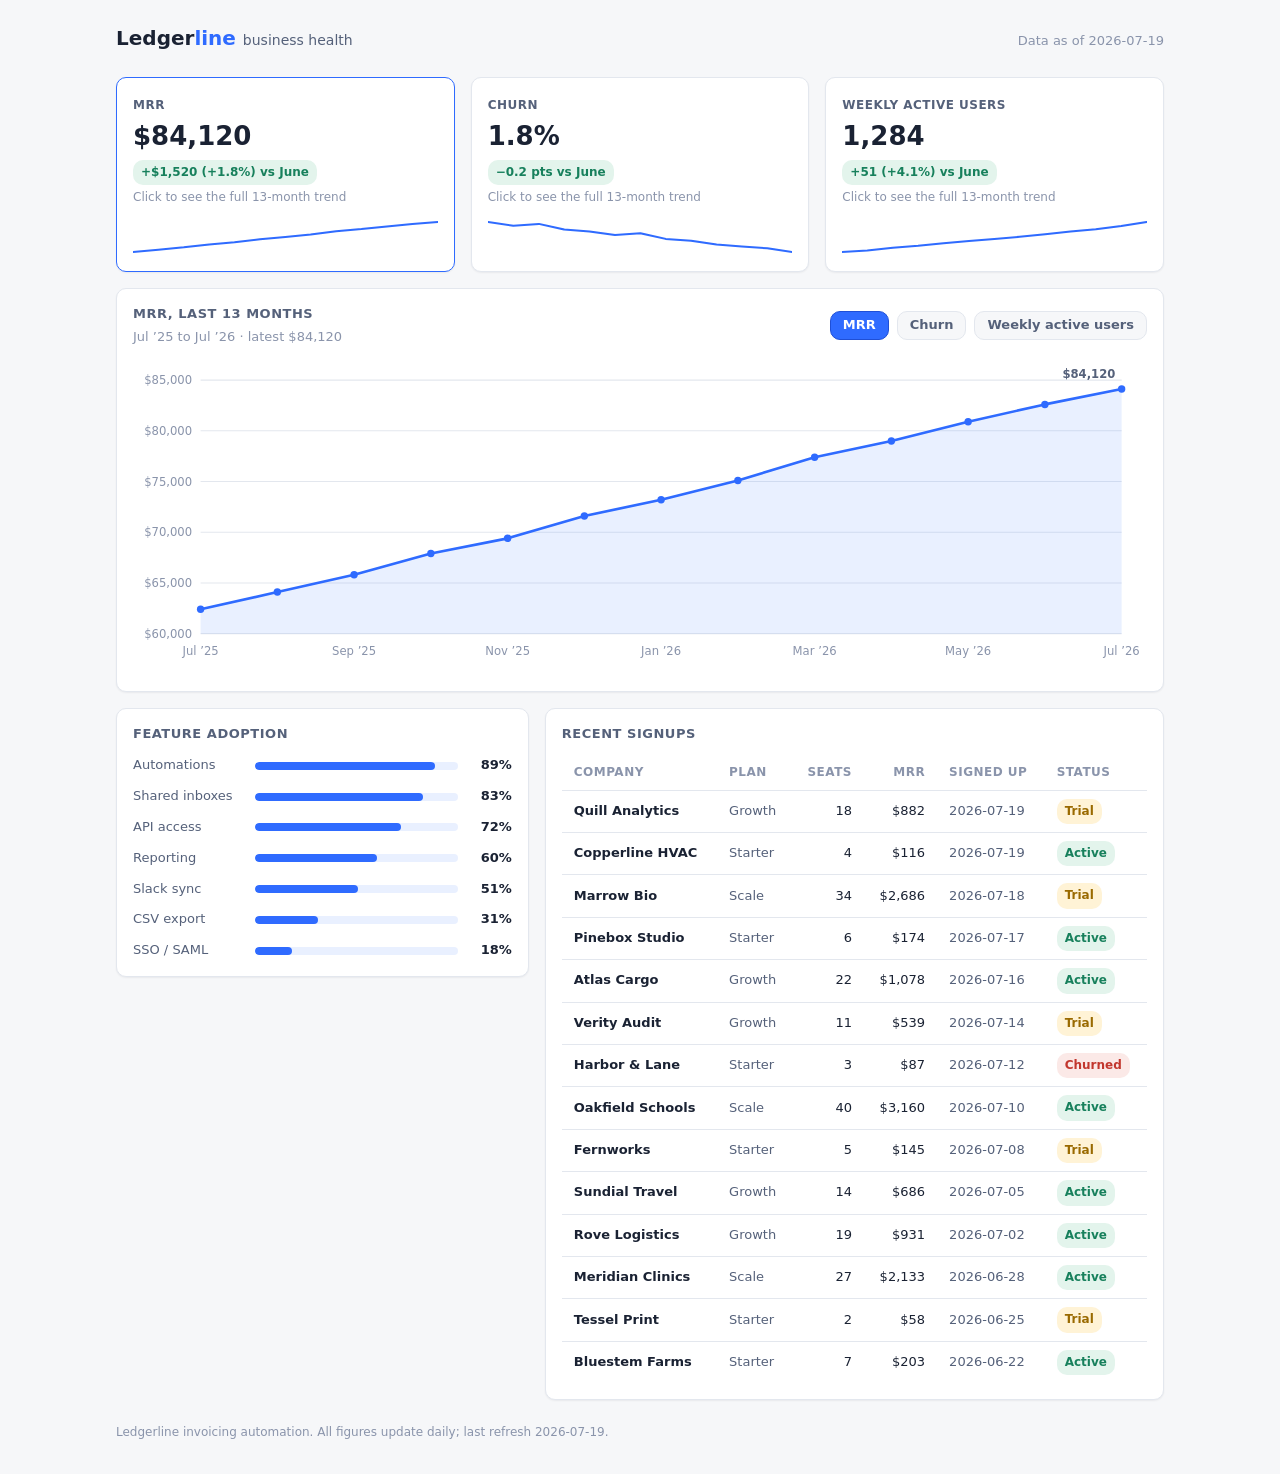
==== commit 2cebc7bd: "Publish validation run 2026-07-20c as the example pair Replace the ad hoc examples with the suite v4" ====
--- a/examples/baseline/index.html
+++ b/examples/baseline/index.html
@@ -1,900 +1,536 @@
-<!doctype html>
+<!DOCTYPE html>
 <html lang="en">
 <head>
-<meta charset="utf-8">
-<meta name="viewport" content="width=device-width, initial-scale=1">
-<meta name="color-scheme" content="light dark">
-<title>Beacon — Analytics Dashboard</title>
+<meta charset="UTF-8">
+<meta name="viewport" content="width=device-width, initial-scale=1.0">
+<title>Ledgerline — Business Health</title>
 <style>
-  *, *::before, *::after { box-sizing: border-box; }
-  html, body { margin: 0; padding: 0; }
-  body {
-    font-family: system-ui, -apple-system, "Segoe UI", sans-serif;
-    background: var(--page, #f9f9f7);
-  }
-
-  /* ── Palette tokens (light default, dark via media query + toggle) ── */
-  .viz-root {
-    color-scheme: light;
-    --page:            #f9f9f7;
-    --surface-1:       #fcfcfb;
-    --text-primary:    #0b0b0b;
-    --text-secondary:  #52514e;
-    --text-muted:      #898781;
-    --gridline:        #e1e0d9;
-    --baseline:        #c3c2b7;
-    --border:          rgba(11,11,11,0.10);
-    --success-text:    #006300;
-    --bad-text:        #d03b3b;
-    --good-icon:       #0ca30c;
-    --series-blue:     #2a78d6;
-    --series-green:    #008300;
-    --series-violet:   #4a3aa7;
-    --series-orange:   #eb6834;
-    --wash-blue:       #2a78d61a;
-    --wash-green:      #0083001a;
-    --wash-violet:     #4a3aa71a;
-    --focus-ring:      #2a78d6;
-    --shadow:          0 1px 2px rgba(11,11,11,0.05), 0 1px 1px rgba(11,11,11,0.04);
-  }
-  @media (prefers-color-scheme: dark) {
-    :root:where(:not([data-theme="light"])) .viz-root {
-      color-scheme: dark;
-      --page:            #0d0d0d;
-      --surface-1:       #1a1a19;
-      --text-primary:    #ffffff;
-      --text-secondary:  #c3c2b7;
-      --text-muted:      #898781;
-      --gridline:        #2c2c2a;
-      --baseline:        #383835;
-      --border:          rgba(255,255,255,0.10);
-      --success-text:    #0ca30c;
-      --bad-text:        #d03b3b;
-      --good-icon:       #0ca30c;
-      --series-blue:     #3987e5;
-      --series-green:    #008300;
-      --series-violet:   #9085e9;
-      --series-orange:   #d95926;
-      --wash-blue:       #3987e51a;
-      --wash-green:      #0083001a;
-      --wash-violet:     #9085e91a;
-      --focus-ring:      #3987e5;
-      --shadow:          0 1px 3px rgba(0,0,0,0.5), 0 1px 1px rgba(0,0,0,0.4);
-    }
-  }
-  :root[data-theme="dark"] .viz-root {
-    color-scheme: dark;
-    --page:            #0d0d0d;
-    --surface-1:       #1a1a19;
-    --text-primary:    #ffffff;
-    --text-secondary:  #c3c2b7;
-    --text-muted:      #898781;
-    --gridline:        #2c2c2a;
-    --baseline:        #383835;
-    --border:          rgba(255,255,255,0.10);
-    --success-text:    #0ca30c;
-    --bad-text:        #d03b3b;
-    --good-icon:       #0ca30c;
-    --series-blue:     #3987e5;
-    --series-green:    #008300;
-    --series-violet:   #9085e9;
-    --series-orange:   #d95926;
-    --wash-blue:       #3987e51a;
-    --wash-green:      #0083001a;
-    --wash-violet:     #9085e91a;
-    --focus-ring:      #3987e5;
-    --shadow:          0 1px 3px rgba(0,0,0,0.5), 0 1px 1px rgba(0,0,0,0.4);
-  }
-
-  .viz-root { background: var(--page); min-height: 100vh; color: var(--text-primary); }
-
-  .visually-hidden {
-    position: absolute; width: 1px; height: 1px; padding: 0; margin: -1px;
-    overflow: hidden; clip: rect(0,0,0,0); white-space: nowrap; border: 0;
-  }
-
-  .shell { max-width: 1180px; margin: 0 auto; padding: 28px 24px 60px; }
-
-  /* ── Header ── */
-  .dash-header {
-    display: flex; align-items: center; justify-content: space-between;
-    gap: 16px; flex-wrap: wrap; margin-bottom: 20px;
-  }
-  .brand { display: flex; align-items: center; gap: 12px; }
-  .logo-mark {
-    width: 34px; height: 34px; border-radius: 9px; background: var(--series-blue);
-    color: #fff; display: flex; align-items: center; justify-content: center;
-    font-weight: 700; font-size: 16px; flex: none;
-  }
-  .brand-text h1 { font-size: 17px; margin: 0; font-weight: 600; letter-spacing: -0.01em; }
-  .brand-text p { margin: 1px 0 0; font-size: 12px; color: var(--text-muted); }
-
-  .header-actions { display: flex; align-items: center; gap: 10px; }
-  .as-of { font-size: 12px; color: var(--text-muted); }
-
-  .icon-btn {
-    width: 36px; height: 36px; border-radius: 9px; border: 1px solid var(--border);
-    background: var(--surface-1); color: var(--text-secondary);
-    display: flex; align-items: center; justify-content: center; cursor: pointer;
-  }
-  .icon-btn:hover { background: var(--gridline); }
-  .icon-btn .theme-icon-moon { display: block; }
-  .icon-btn .theme-icon-sun { display: none; }
-
-  /* ── Filter row ── */
-  .filter-row { display: flex; align-items: center; gap: 8px; flex-wrap: wrap; margin-bottom: 22px; }
-  .range-btn {
-    padding: 7px 14px; border-radius: 999px; border: 1px solid var(--border);
-    background: var(--surface-1); color: var(--text-secondary);
-    font: inherit; font-size: 13px; font-weight: 500; cursor: pointer;
-  }
-  .range-btn:hover { background: var(--gridline); }
-  .range-btn.active { background: var(--text-primary); color: var(--surface-1); border-color: var(--text-primary); }
-
-  :focus-visible { outline: 2px solid var(--focus-ring); outline-offset: 2px; }
-
-  /* ── KPI row ── */
-  .kpi-grid { display: grid; grid-template-columns: repeat(auto-fit, minmax(220px, 1fr)); gap: 14px; margin-bottom: 20px; }
-  .stat-tile {
-    background: var(--surface-1); border: 1px solid var(--border); border-radius: 12px;
-    box-shadow: var(--shadow); padding: 16px 18px 14px; display: flex; flex-direction: column; gap: 4px;
-  }
-  .stat-label { font-size: 12px; color: var(--text-secondary); font-weight: 500; }
-  .stat-value { font-size: 26px; font-weight: 600; letter-spacing: -0.01em; color: var(--text-primary); margin-top: 2px; }
-  .stat-delta { font-size: 12.5px; font-weight: 600; display: flex; align-items: center; gap: 4px; margin-top: 2px; }
-  .stat-delta .arrow { font-size: 10px; }
-  .stat-delta.good { color: var(--success-text); }
-  .stat-delta.bad { color: var(--bad-text); }
-  .stat-delta .delta-caption { color: var(--text-muted); font-weight: 400; margin-left: 2px; }
-  .sparkline { width: 100%; height: 30px; margin-top: 6px; display: block; }
-
-  /* ── Chart cards ── */
-  .chart-grid-2 { display: grid; grid-template-columns: 1fr 1fr; gap: 14px; margin-bottom: 14px; }
-  @media (max-width: 860px) { .chart-grid-2 { grid-template-columns: 1fr; } }
-
-  .card {
-    background: var(--surface-1); border: 1px solid var(--border); border-radius: 12px;
-    box-shadow: var(--shadow); padding: 18px 20px 16px;
-  }
-  .card-header { display: flex; align-items: flex-start; justify-content: space-between; gap: 12px; margin-bottom: 6px; }
-  .card-titles h2 { font-size: 14px; font-weight: 600; margin: 0; color: var(--text-primary); }
-  .card-titles p { font-size: 12px; color: var(--text-muted); margin: 2px 0 0; }
-
-  .table-toggle {
-    flex: none; font: inherit; font-size: 12px; font-weight: 500; padding: 6px 11px;
-    border-radius: 7px; border: 1px solid var(--border); background: transparent;
-    color: var(--text-secondary); cursor: pointer; white-space: nowrap;
-  }
-  .table-toggle:hover { background: var(--gridline); }
-
-  svg.chart-svg { width: 100%; height: auto; display: block; overflow: visible; cursor: crosshair; margin-top: 6px; }
-  svg.chart-svg[hidden] { display: none; }
-  .bar-hit { cursor: pointer; }
-
-  .table-wrap { margin-top: 6px; overflow-x: auto; }
-  .table-wrap[hidden] { display: none; }
-
-  table.data-table { width: 100%; border-collapse: collapse; font-size: 13px; }
-  .data-table th {
-    text-align: left; font-weight: 600; color: var(--text-secondary); font-size: 10.5px;
-    text-transform: uppercase; letter-spacing: .04em; padding: 8px 10px; border-bottom: 1px solid var(--gridline);
-  }
-  .data-table td { padding: 9px 10px; border-bottom: 1px solid var(--gridline); color: var(--text-primary); }
-  .data-table tbody tr:last-child td { border-bottom: none; }
-  .data-table th.num, .data-table td.num { text-align: right; font-variant-numeric: tabular-nums; }
-  .data-table tbody tr:hover td { background: var(--gridline); }
-
-  .status-pill {
-    display: inline-flex; align-items: center; gap: 6px; font-size: 12px; font-weight: 600;
-    padding: 3px 10px 3px 8px; border-radius: 999px; border: 1px solid var(--border); white-space: nowrap;
-  }
-  .status-pill .dot { width: 7px; height: 7px; border-radius: 50%; flex: none; }
-  .status-active { color: var(--success-text); }
-  .status-active .dot { background: var(--good-icon); }
-  .status-trial { color: var(--text-secondary); }
-  .status-trial .dot { background: var(--text-muted); }
-
-  .empty-state { padding: 30px 10px; text-align: center; color: var(--text-muted); font-size: 13px; }
-  .empty-state[hidden] { display: none; }
-
-  /* ── Tooltip (shared) ── */
-  .tooltip {
-    position: fixed; z-index: 60; pointer-events: none; left: 0; top: 0;
-    background: var(--text-primary); color: var(--surface-1);
-    padding: 6px 10px; border-radius: 8px; font-size: 12px; line-height: 1.3;
-    box-shadow: var(--shadow); opacity: 0; transform: translate(-50%, calc(-100% - 10px));
-    transition: opacity .08s ease; white-space: nowrap;
-  }
-  .tooltip.visible { opacity: 1; }
-  .tt-value { font-weight: 700; font-size: 13px; }
-  .tt-label { color: var(--surface-1); opacity: .78; font-size: 11px; margin-top: 1px; }
-
-  footer.dash-footer { margin-top: 26px; font-size: 12px; color: var(--text-muted); text-align: center; }
-
-  @media (prefers-reduced-motion: reduce) {
-    * { transition-duration: 0.001ms !important; }
-  }
+/* Ledgerline design tokens. Fixture for the with/without validation runs:
+   both builds must inline this block verbatim and build strictly from it.
+   Light is the default; the dark block activates via prefers-color-scheme. */
+:root {
+  --bg: #f6f7f9;
+  --surface: #ffffff;
+  --text: #1a2233;
+  --text-2: #55617a;
+  --text-3: #8a94ab;
+  --border: #e3e7ee;
+  --accent: #2f6bff;
+  --accent-strong: #1f4fd6;
+  --good: #17805c;
+  --good-bg: #e3f4ec;
+  --bad: #c2372e;
+  --bad-bg: #fbe9e7;
+  --warn: #9a6a00;
+  --warn-bg: #fff3d6;
+  --chart-line: #2f6bff;
+  --chart-fill: rgba(47, 107, 255, 0.10);
+  --font: system-ui, "Segoe UI", Roboto, sans-serif;
+  --radius: 10px;
+  --shadow: 0 1px 2px rgba(16, 24, 40, 0.06);
+  /* spacing scale: draw every margin, padding, and gap from these steps */
+  --s1: 4px;
+  --s2: 8px;
+  --s3: 12px;
+  --s4: 16px;
+  --s5: 24px;
+  --s6: 32px;
+}
+@media (prefers-color-scheme: dark) {
+  :root {
+    --bg: #11151d;
+    --surface: #1a2029;
+    --text: #e8ecf4;
+    --text-2: #a7b0c3;
+    --text-3: #707a90;
+    --border: #2a3140;
+    --accent: #6b96ff;
+    --accent-strong: #8fadff;
+    --good: #4cc394;
+    --good-bg: #14322a;
+    --bad: #ef8a7f;
+    --bad-bg: #3a1f1c;
+    --warn: #d9b25e;
+    --warn-bg: #35290f;
+    --chart-line: #6b96ff;
+    --chart-fill: rgba(107, 150, 255, 0.14);
+    --shadow: 0 1px 2px rgba(0, 0, 0, 0.35);
+  }
+}
+
+* { box-sizing: border-box; margin: 0; padding: 0; }
+
+body {
+  background: var(--bg);
+  color: var(--text);
+  font-family: var(--font);
+  font-size: 14px;
+  line-height: 1.45;
+}
+
+.wrap {
+  max-width: 1080px;
+  margin: 0 auto;
+  padding: var(--s5) var(--s4) var(--s6);
+}
+
+/* Header */
+header {
+  display: flex;
+  align-items: baseline;
+  justify-content: space-between;
+  flex-wrap: wrap;
+  gap: var(--s2);
+  margin-bottom: var(--s5);
+}
+.brand { font-size: 20px; font-weight: 700; }
+.brand span { color: var(--accent); }
+.asof { color: var(--text-3); font-size: 13px; }
+
+/* Cards */
+.card {
+  background: var(--surface);
+  border: 1px solid var(--border);
+  border-radius: var(--radius);
+  box-shadow: var(--shadow);
+  padding: var(--s4);
+}
+.card h2 {
+  font-size: 13px;
+  font-weight: 600;
+  color: var(--text-2);
+  margin-bottom: var(--s3);
+  text-transform: uppercase;
+  letter-spacing: 0.04em;
+}
+
+/* KPI row */
+.kpis {
+  display: grid;
+  grid-template-columns: repeat(auto-fit, minmax(240px, 1fr));
+  gap: var(--s4);
+  margin-bottom: var(--s4);
+}
+.kpi { cursor: pointer; text-align: left; font: inherit; color: inherit; width: 100%; }
+.kpi:focus-visible, .tab:focus-visible { outline: 2px solid var(--accent); outline-offset: 2px; }
+.kpi[aria-pressed="true"] { border-color: var(--accent); }
+.kpi-label {
+  font-size: 12px;
+  font-weight: 600;
+  color: var(--text-2);
+  text-transform: uppercase;
+  letter-spacing: 0.04em;
+}
+.kpi-value {
+  font-size: 26px;
+  font-weight: 700;
+  margin-top: var(--s1);
+  font-variant-numeric: tabular-nums;
+}
+.kpi-delta {
+  display: inline-block;
+  margin-top: var(--s1);
+  padding: var(--s1) var(--s2);
+  border-radius: var(--radius);
+  font-size: 12px;
+  font-weight: 600;
+}
+.kpi-delta.up   { color: var(--good); background: var(--good-bg); }
+.kpi-delta.down { color: var(--bad);  background: var(--bad-bg); }
+.kpi-note { display: block; margin-top: var(--s1); font-size: 12px; color: var(--text-3); }
+.spark { margin-top: var(--s3); display: block; width: 100%; height: 36px; }
+
+/* Trend section */
+.trend { margin-bottom: var(--s4); }
+.trend-head {
+  display: flex;
+  align-items: center;
+  justify-content: space-between;
+  flex-wrap: wrap;
+  gap: var(--s3);
+  margin-bottom: var(--s3);
+}
+.tabs { display: flex; gap: var(--s2); flex-wrap: wrap; }
+.tab {
+  font: inherit;
+  font-size: 13px;
+  font-weight: 600;
+  color: var(--text-2);
+  background: var(--bg);
+  border: 1px solid var(--border);
+  border-radius: var(--radius);
+  padding: var(--s1) var(--s3);
+  cursor: pointer;
+}
+.tab[aria-selected="true"] {
+  color: var(--surface);
+  background: var(--accent);
+  border-color: var(--accent-strong);
+}
+.trend-sub { font-size: 13px; color: var(--text-3); }
+#trendChart { display: block; width: 100%; height: auto; }
+.axis-text { fill: var(--text-3); font-family: var(--font); font-size: 11px; }
+.grid-line { stroke: var(--border); stroke-width: 1; }
+.pt-label { fill: var(--text-2); font-family: var(--font); font-size: 11px; font-weight: 600; }
+
+/* Two-column band */
+.band {
+  display: grid;
+  grid-template-columns: 2fr 3fr;
+  gap: var(--s4);
+  align-items: start;
+}
+@media (max-width: 860px) { .band { grid-template-columns: 1fr; } }
+
+/* Feature adoption */
+.adopt-row { display: grid; grid-template-columns: 110px 1fr 42px; align-items: center; gap: var(--s3); }
+.adopt-row + .adopt-row { margin-top: var(--s3); }
+.adopt-name { font-size: 13px; color: var(--text-2); }
+.adopt-track {
+  background: var(--chart-fill);
+  border-radius: var(--radius);
+  height: var(--s2);
+  overflow: hidden;
+}
+.adopt-fill { background: var(--accent); height: 100%; border-radius: var(--radius); }
+.adopt-pct { font-size: 13px; font-weight: 600; text-align: right; font-variant-numeric: tabular-nums; }
+
+/* Signups table */
+.table-scroll { overflow-x: auto; }
+table { width: 100%; border-collapse: collapse; font-size: 13px; }
+th, td { padding: var(--s2) var(--s3); text-align: left; white-space: nowrap; }
+th {
+  color: var(--text-3);
+  font-size: 12px;
+  font-weight: 600;
+  text-transform: uppercase;
+  letter-spacing: 0.04em;
+  border-bottom: 1px solid var(--border);
+}
+td { border-bottom: 1px solid var(--border); }
+tr:last-child td { border-bottom: none; }
+td.num { text-align: right; font-variant-numeric: tabular-nums; }
+th.num { text-align: right; }
+.company { font-weight: 600; }
+.muted { color: var(--text-2); }
+.status {
+  display: inline-block;
+  padding: var(--s1) var(--s2);
+  border-radius: var(--radius);
+  font-size: 12px;
+  font-weight: 600;
+  text-transform: capitalize;
+}
+.status.active  { color: var(--good); background: var(--good-bg); }
+.status.trial   { color: var(--warn); background: var(--warn-bg); }
+.status.churned { color: var(--bad);  background: var(--bad-bg); }
+
+footer { margin-top: var(--s5); color: var(--text-3); font-size: 12px; }
 </style>
 </head>
 <body>
-<div class="viz-root">
-  <div class="shell">
-
-    <header class="dash-header">
-      <div class="brand">
-        <div class="logo-mark" aria-hidden="true">B</div>
-        <div class="brand-text">
-          <h1>Beacon</h1>
-          <p>Analytics dashboard</p>
-        </div>
+<div class="wrap">
+  <header>
+    <div class="brand">Ledger<span>line</span> <span class="muted" style="color: var(--text-2); font-weight: 400; font-size: 14px;">business health</span></div>
+    <div class="asof">Data as of 2026-07-19</div>
+  </header>
+
+  <section class="kpis" id="kpis" aria-label="Key metrics"></section>
+
+  <section class="card trend" aria-label="Metric history">
+    <div class="trend-head">
+      <div>
+        <h2 id="trendTitle" style="margin-bottom: var(--s1);">MRR, last 13 months</h2>
+        <div class="trend-sub" id="trendSub"></div>
       </div>
-      <div class="header-actions">
-        <span class="as-of">Data as of Jul 16, 2026</span>
-        <button id="theme-toggle" class="icon-btn" type="button" aria-pressed="false" aria-label="Switch to dark mode">
-          <svg class="theme-icon-sun" width="18" height="18" viewBox="0 0 24 24" fill="none" stroke="currentColor" stroke-width="2" stroke-linecap="round" aria-hidden="true"><circle cx="12" cy="12" r="4"></circle><path d="M12 2v2M12 20v2M4.93 4.93l1.41 1.41M17.66 17.66l1.41 1.41M2 12h2M20 12h2M4.93 19.07l1.41-1.41M17.66 6.34l1.41-1.41"></path></svg>
-          <svg class="theme-icon-moon" width="18" height="18" viewBox="0 0 24 24" fill="none" stroke="currentColor" stroke-width="2" stroke-linecap="round" stroke-linejoin="round" aria-hidden="true"><path d="M21 12.79A9 9 0 1 1 11.21 3 7 7 0 0 0 21 12.79Z"></path></svg>
-        </button>
+      <div class="tabs" role="tablist" aria-label="Choose metric" id="tabs"></div>
+    </div>
+    <svg id="trendChart" viewBox="0 0 960 300" role="img" aria-labelledby="trendTitle"></svg>
+  </section>
+
+  <div class="band">
+    <section class="card" aria-label="Feature adoption">
+      <h2>Feature adoption</h2>
+      <div id="adoption"></div>
+    </section>
+
+    <section class="card" aria-label="Recent signups">
+      <h2>Recent signups</h2>
+      <div class="table-scroll">
+        <table>
+          <thead>
+            <tr>
+              <th>Company</th><th>Plan</th><th class="num">Seats</th>
+              <th class="num">MRR</th><th>Signed up</th><th>Status</th>
+            </tr>
+          </thead>
+          <tbody id="signups"></tbody>
+        </table>
       </div>
-    </header>
-
-    <div class="filter-row" role="group" aria-label="Date range filter">
-      <button class="range-btn" data-range="today" type="button" aria-pressed="false">Today</button>
-      <button class="range-btn" data-range="7d" type="button" aria-pressed="false">Last 7 days</button>
-      <button class="range-btn active" data-range="30d" type="button" aria-pressed="true">Last 30 days</button>
-      <button class="range-btn" data-range="90d" type="button" aria-pressed="false">Last 90 days</button>
-      <button class="range-btn" data-range="mtd" type="button" aria-pressed="false">Month to date</button>
-    </div>
-
-    <main>
-      <section class="kpi-grid" aria-label="Key metrics">
-        <div class="stat-tile">
-          <div class="stat-label" id="lbl-mrr">Monthly recurring revenue</div>
-          <div class="stat-value" id="stat-mrr-value">—</div>
-          <div class="stat-delta" id="stat-mrr-delta">
-            <span class="arrow" aria-hidden="true"></span><span class="delta-val"></span><span class="delta-caption"></span>
-          </div>
-          <svg class="sparkline" id="spark-mrr" viewBox="0 0 120 30" preserveAspectRatio="none" aria-hidden="true"></svg>
-        </div>
-        <div class="stat-tile">
-          <div class="stat-label" id="lbl-users">Active users</div>
-          <div class="stat-value" id="stat-users-value">—</div>
-          <div class="stat-delta" id="stat-users-delta">
-            <span class="arrow" aria-hidden="true"></span><span class="delta-val"></span><span class="delta-caption"></span>
-          </div>
-          <svg class="sparkline" id="spark-users" viewBox="0 0 120 30" preserveAspectRatio="none" aria-hidden="true"></svg>
-        </div>
-        <div class="stat-tile">
-          <div class="stat-label" id="lbl-churn">Churn rate</div>
-          <div class="stat-value" id="stat-churn-value">—</div>
-          <div class="stat-delta" id="stat-churn-delta">
-            <span class="arrow" aria-hidden="true"></span><span class="delta-val"></span><span class="delta-caption"></span>
-          </div>
-          <svg class="sparkline" id="spark-churn" viewBox="0 0 120 30" preserveAspectRatio="none" aria-hidden="true"></svg>
-        </div>
-        <div class="stat-tile">
-          <div class="stat-label" id="lbl-signups">New signups</div>
-          <div class="stat-value" id="stat-signups-value">—</div>
-          <div class="stat-delta" id="stat-signups-delta">
-            <span class="arrow" aria-hidden="true"></span><span class="delta-val"></span><span class="delta-caption"></span>
-          </div>
-          <svg class="sparkline" id="spark-signups" viewBox="0 0 120 30" preserveAspectRatio="none" aria-hidden="true"></svg>
-        </div>
-      </section>
-
-      <section class="chart-grid-2">
-        <article class="card">
-          <div class="card-header">
-            <div class="card-titles">
-              <h2 id="mrr-chart-title">MRR trend</h2>
-              <p>Monthly recurring revenue, daily</p>
-            </div>
-            <button class="table-toggle" type="button" aria-pressed="false" data-chart="mrr">Table view</button>
-          </div>
-          <svg class="chart-svg" id="mrr-chart" aria-labelledby="mrr-chart-title"></svg>
-          <div class="table-wrap" id="mrr-table-wrap" hidden>
-            <table class="data-table">
-              <caption class="visually-hidden">MRR by date</caption>
-              <thead><tr><th>Date</th><th class="num">MRR</th></tr></thead>
-              <tbody id="mrr-table-body"></tbody>
-            </table>
-          </div>
-        </article>
-
-        <article class="card">
-          <div class="card-header">
-            <div class="card-titles">
-              <h2 id="users-chart-title">Active users trend</h2>
-              <p>Users active in-app, daily</p>
-            </div>
-            <button class="table-toggle" type="button" aria-pressed="false" data-chart="users">Table view</button>
-          </div>
-          <svg class="chart-svg" id="users-chart" aria-labelledby="users-chart-title"></svg>
-          <div class="table-wrap" id="users-table-wrap" hidden>
-            <table class="data-table">
-              <caption class="visually-hidden">Active users by date</caption>
-              <thead><tr><th>Date</th><th class="num">Active users</th></tr></thead>
-              <tbody id="users-table-body"></tbody>
-            </table>
-          </div>
-        </article>
-      </section>
-
-      <section class="chart-grid-2">
-        <article class="card">
-          <div class="card-header">
-            <div class="card-titles">
-              <h2 id="churn-chart-title">Churn rate trend</h2>
-              <p>Customer churn, daily</p>
-            </div>
-            <button class="table-toggle" type="button" aria-pressed="false" data-chart="churn">Table view</button>
-          </div>
-          <svg class="chart-svg" id="churn-chart" aria-labelledby="churn-chart-title"></svg>
-          <div class="table-wrap" id="churn-table-wrap" hidden>
-            <table class="data-table">
-              <caption class="visually-hidden">Churn rate by date</caption>
-              <thead><tr><th>Date</th><th class="num">Churn rate</th></tr></thead>
-              <tbody id="churn-table-body"></tbody>
-            </table>
-          </div>
-        </article>
-
-        <article class="card">
-          <div class="card-header">
-            <div class="card-titles">
-              <h2 id="adoption-chart-title">Feature adoption</h2>
-              <p>% of active users who used each feature in the last 30 days</p>
-            </div>
-            <button class="table-toggle" type="button" aria-pressed="false" data-chart="adoption">Table view</button>
-          </div>
-          <svg class="chart-svg" id="adoption-chart" aria-labelledby="adoption-chart-title"></svg>
-          <div class="table-wrap" id="adoption-table-wrap" hidden>
-            <table class="data-table">
-              <caption class="visually-hidden">Feature adoption by feature</caption>
-              <thead><tr><th>Feature</th><th class="num">Adoption</th></tr></thead>
-              <tbody id="adoption-table-body"></tbody>
-            </table>
-          </div>
-        </article>
-      </section>
-
-      <section class="card">
-        <div class="card-header">
-          <div class="card-titles">
-            <h2 id="signups-title">Recent signups</h2>
-            <p>New accounts created in the selected range</p>
-          </div>
-        </div>
-        <div class="table-wrap" style="margin-top:10px;">
-          <table class="data-table" aria-labelledby="signups-title">
-            <thead>
-              <tr>
-                <th>Company</th><th>Plan</th><th class="num">Seats</th><th class="num">MRR</th><th>Signed up</th><th>Status</th>
-              </tr>
-            </thead>
-            <tbody id="signups-table-body"></tbody>
-          </table>
-        </div>
-        <div class="empty-state" id="signups-empty" hidden>No signups in this range.</div>
-      </section>
-    </main>
-
-    <footer class="dash-footer">Beacon Analytics — illustrative sample data for demonstration purposes only.</footer>
+    </section>
   </div>
+
+  <footer>Ledgerline invoicing automation. All figures update daily; last refresh 2026-07-19.</footer>
 </div>
 
-<div class="tooltip" id="tooltip" role="status" aria-live="polite"></div>
-
 <script>
-(function () {
-  "use strict";
-  var SVGNS = "http://www.w3.org/2000/svg";
-
-  function el(tag, attrs) {
-    var e = document.createElementNS(SVGNS, tag);
-    for (var k in attrs) e.setAttribute(k, attrs[k]);
-    return e;
-  }
-  function clearNode(node) { while (node.firstChild) node.removeChild(node.firstChild); }
-
-  /* ────────────────────────── Theme toggle ────────────────────────── */
-  function updateThemeButton(theme) {
-    var btn = document.getElementById("theme-toggle");
-    btn.setAttribute("aria-pressed", theme === "dark" ? "true" : "false");
-    btn.setAttribute("aria-label", theme === "dark" ? "Switch to light mode" : "Switch to dark mode");
-    btn.querySelector(".theme-icon-sun").style.display = theme === "dark" ? "block" : "none";
-    btn.querySelector(".theme-icon-moon").style.display = theme === "dark" ? "none" : "block";
-  }
-  (function initTheme() {
-    var prefersDark = window.matchMedia && window.matchMedia("(prefers-color-scheme: dark)").matches;
-    var initial = prefersDark ? "dark" : "light";
-    document.documentElement.setAttribute("data-theme", initial);
-    updateThemeButton(initial);
-  })();
-  document.getElementById("theme-toggle").addEventListener("click", function () {
-    var cur = document.documentElement.getAttribute("data-theme");
-    var next = cur === "dark" ? "light" : "dark";
-    document.documentElement.setAttribute("data-theme", next);
-    updateThemeButton(next);
+"use strict";
+// ---- Data (hardcoded from fixture, verbatim) ----
+const DATA = {
+  product: "Ledgerline",
+  as_of: "2026-07-19",
+  months: ["2025-07", "2025-08", "2025-09", "2025-10", "2025-11", "2025-12", "2026-01", "2026-02", "2026-03", "2026-04", "2026-05", "2026-06", "2026-07"],
+  mrr_usd: [62400, 64100, 65800, 67900, 69400, 71600, 73200, 75100, 77400, 79000, 80900, 82600, 84120],
+  churn_pct: [3.4, 3.2, 3.3, 3.0, 2.9, 2.7, 2.8, 2.5, 2.4, 2.2, 2.1, 2.0, 1.8],
+  weekly_active_users: [890, 910, 946, 972, 1004, 1035, 1061, 1090, 1122, 1158, 1189, 1233, 1284],
+  feature_adoption_pct: [
+    { feature: "Automations", pct: 89 },
+    { feature: "Shared inboxes", pct: 83 },
+    { feature: "API access", pct: 72 },
+    { feature: "Reporting", pct: 60 },
+    { feature: "Slack sync", pct: 51 },
+    { feature: "CSV export", pct: 31 },
+    { feature: "SSO / SAML", pct: 18 }
+  ],
+  recent_signups: [
+    { company: "Quill Analytics", plan: "Growth", seats: 18, mrr_usd: 882, signed_up: "2026-07-19", status: "trial" },
+    { company: "Copperline HVAC", plan: "Starter", seats: 4, mrr_usd: 116, signed_up: "2026-07-19", status: "active" },
+    { company: "Marrow Bio", plan: "Scale", seats: 34, mrr_usd: 2686, signed_up: "2026-07-18", status: "trial" },
+    { company: "Pinebox Studio", plan: "Starter", seats: 6, mrr_usd: 174, signed_up: "2026-07-17", status: "active" },
+    { company: "Atlas Cargo", plan: "Growth", seats: 22, mrr_usd: 1078, signed_up: "2026-07-16", status: "active" },
+    { company: "Verity Audit", plan: "Growth", seats: 11, mrr_usd: 539, signed_up: "2026-07-14", status: "trial" },
+    { company: "Harbor & Lane", plan: "Starter", seats: 3, mrr_usd: 87, signed_up: "2026-07-12", status: "churned" },
+    { company: "Oakfield Schools", plan: "Scale", seats: 40, mrr_usd: 3160, signed_up: "2026-07-10", status: "active" },
+    { company: "Fernworks", plan: "Starter", seats: 5, mrr_usd: 145, signed_up: "2026-07-08", status: "trial" },
+    { company: "Sundial Travel", plan: "Growth", seats: 14, mrr_usd: 686, signed_up: "2026-07-05", status: "active" },
+    { company: "Rove Logistics", plan: "Growth", seats: 19, mrr_usd: 931, signed_up: "2026-07-02", status: "active" },
+    { company: "Meridian Clinics", plan: "Scale", seats: 27, mrr_usd: 2133, signed_up: "2026-06-28", status: "active" },
+    { company: "Tessel Print", plan: "Starter", seats: 2, mrr_usd: 58, signed_up: "2026-06-25", status: "trial" },
+    { company: "Bluestem Farms", plan: "Starter", seats: 7, mrr_usd: 203, signed_up: "2026-06-22", status: "active" }
+  ]
+};
+
+// ---- Formatters ----
+const fmtUSD = v => "$" + v.toLocaleString("en-US");
+const fmtPct = v => v.toFixed(1) + "%";
+const fmtNum = v => v.toLocaleString("en-US");
+const MONTH_NAMES = ["Jan","Feb","Mar","Apr","May","Jun","Jul","Aug","Sep","Oct","Nov","Dec"];
+function monthLabel(m) {
+  const [y, mo] = m.split("-");
+  return MONTH_NAMES[parseInt(mo, 10) - 1] + " ’" + y.slice(2);
+}
+
+// ---- Metric definitions ----
+// downIsGood: for churn, a decrease is a positive signal.
+const METRICS = {
+  mrr: {
+    label: "MRR",
+    title: "MRR, last 13 months",
+    series: DATA.mrr_usd,
+    fmt: fmtUSD,
+    downIsGood: false,
+    deltaText(cur, prev) {
+      const pct = ((cur - prev) / prev) * 100;
+      return (cur >= prev ? "+" : "−") + fmtUSD(Math.abs(cur - prev)) + " (" + (pct >= 0 ? "+" : "") + pct.toFixed(1) + "%) vs June";
+    }
+  },
+  churn: {
+    label: "Churn",
+    title: "Monthly churn rate, last 13 months",
+    series: DATA.churn_pct,
+    fmt: fmtPct,
+    downIsGood: true,
+    deltaText(cur, prev) {
+      const d = cur - prev;
+      return (d >= 0 ? "+" : "−") + Math.abs(d).toFixed(1) + " pts vs June";
+    }
+  },
+  wau: {
+    label: "Weekly active users",
+    title: "Weekly active users, last 13 months",
+    series: DATA.weekly_active_users,
+    fmt: fmtNum,
+    downIsGood: false,
+    deltaText(cur, prev) {
+      const pct = ((cur - prev) / prev) * 100;
+      return (cur >= prev ? "+" : "−") + fmtNum(Math.abs(cur - prev)) + " (" + (pct >= 0 ? "+" : "") + pct.toFixed(1) + "%) vs June";
+    }
+  }
+};
+
+let selected = "mrr";
+const SVG_NS = "http://www.w3.org/2000/svg";
+
+// ---- KPI cards ----
+function sparkPath(series, w, h) {
+  const min = Math.min(...series), max = Math.max(...series);
+  const span = max - min || 1;
+  return series.map((v, i) => {
+    const x = (i / (series.length - 1)) * w;
+    const y = h - 3 - ((v - min) / span) * (h - 6);
+    return (i === 0 ? "M" : "L") + x.toFixed(1) + " " + y.toFixed(1);
+  }).join(" ");
+}
+
+function renderKPIs() {
+  const host = document.getElementById("kpis");
+  host.innerHTML = "";
+  for (const key of Object.keys(METRICS)) {
+    const m = METRICS[key];
+    const cur = m.series[m.series.length - 1];
+    const prev = m.series[m.series.length - 2];
+    const improved = m.downIsGood ? cur < prev : cur > prev;
+
+    const btn = document.createElement("button");
+    btn.className = "card kpi";
+    btn.type = "button";
+    btn.setAttribute("aria-pressed", String(key === selected));
+    btn.addEventListener("click", () => selectMetric(key));
+
+    const w = 220, h = 36;
+    btn.innerHTML =
+      '<span class="kpi-label">' + m.label + '</span>' +
+      '<div class="kpi-value">' + m.fmt(cur) + '</div>' +
+      '<span class="kpi-delta ' + (improved ? "up" : "down") + '">' + m.deltaText(cur, prev) + '</span>' +
+      '<span class="kpi-note">Click to see the full 13-month trend</span>' +
+      '<svg class="spark" viewBox="0 0 ' + w + ' ' + h + '" preserveAspectRatio="none" aria-hidden="true">' +
+      '<path d="' + sparkPath(m.series, w, h) + '" fill="none" stroke="var(--chart-line)" stroke-width="2" stroke-linecap="round" stroke-linejoin="round"/></svg>';
+    host.appendChild(btn);
+  }
+}
+
+// ---- Tabs ----
+function renderTabs() {
+  const host = document.getElementById("tabs");
+  host.innerHTML = "";
+  for (const key of Object.keys(METRICS)) {
+    const b = document.createElement("button");
+    b.className = "tab";
+    b.type = "button";
+    b.textContent = METRICS[key].label;
+    b.setAttribute("role", "tab");
+    b.setAttribute("aria-selected", String(key === selected));
+    b.addEventListener("click", () => selectMetric(key));
+    host.appendChild(b);
+  }
+}
+
+function selectMetric(key) {
+  selected = key;
+  renderKPIs();
+  renderTabs();
+  renderTrend();
+}
+
+// ---- Big trend chart ----
+function el(name, attrs, text) {
+  const node = document.createElementNS(SVG_NS, name);
+  for (const k in attrs) node.setAttribute(k, attrs[k]);
+  if (text !== undefined) node.textContent = text;
+  return node;
+}
+
+function niceTicks(min, max, count) {
+  const span = max - min || 1;
+  const step = Math.pow(10, Math.floor(Math.log10(span / count)));
+  const err = span / count / step;
+  let mult;
+  if (err >= 7.5) mult = 10; else if (err >= 3.5) mult = 5; else if (err >= 1.5) mult = 2; else mult = 1;
+  const s = mult * step;
+  const lo = Math.floor(min / s) * s;
+  const hi = Math.ceil(max / s) * s;
+  const ticks = [];
+  for (let v = lo; v <= hi + s / 2; v += s) ticks.push(Math.round(v * 100) / 100);
+  return ticks;
+}
+
+function renderTrend() {
+  const m = METRICS[selected];
+  const svg = document.getElementById("trendChart");
+  svg.innerHTML = "";
+
+  document.getElementById("trendTitle").textContent = m.title;
+  const cur = m.series[m.series.length - 1];
+  document.getElementById("trendSub").textContent =
+    monthLabel(DATA.months[0]) + " to " + monthLabel(DATA.months[12]) + " · latest " + m.fmt(cur);
+
+  const W = 960, H = 300, padL = 64, padR = 24, padT = 20, padB = 40;
+  const iw = W - padL - padR, ih = H - padT - padB;
+  const series = m.series;
+  const ticks = niceTicks(Math.min(...series), Math.max(...series), 5);
+  const yMin = ticks[0], yMax = ticks[ticks.length - 1];
+  const x = i => padL + (i / (series.length - 1)) * iw;
+  const y = v => padT + ih - ((v - yMin) / (yMax - yMin || 1)) * ih;
+
+  // gridlines + y labels
+  for (const t of ticks) {
+    svg.appendChild(el("line", { class: "grid-line", x1: padL, x2: W - padR, y1: y(t), y2: y(t) }));
+    svg.appendChild(el("text", { class: "axis-text", x: padL - 8, y: y(t) + 4, "text-anchor": "end" }, m.fmt(t)));
+  }
+
+  // x labels (every other month to avoid crowding)
+  DATA.months.forEach((mo, i) => {
+    if (i % 2 !== 0) return;
+    svg.appendChild(el("text", { class: "axis-text", x: x(i), y: H - padB + 20, "text-anchor": "middle" }, monthLabel(mo)));
   });
 
-  /* ────────────────────────── Shared tooltip ────────────────────────── */
-  var tooltipEl = document.getElementById("tooltip");
-  function showTooltip(x, y, label, value) {
-    clearNode(tooltipEl);
-    var v = document.createElement("div"); v.className = "tt-value"; v.textContent = value;
-    var l = document.createElement("div"); l.className = "tt-label"; l.textContent = label;
-    tooltipEl.appendChild(v); tooltipEl.appendChild(l);
-    tooltipEl.style.left = x + "px";
-    tooltipEl.style.top = y + "px";
-    tooltipEl.classList.add("visible");
-  }
-  function hideTooltip() { tooltipEl.classList.remove("visible"); }
-
-  /* ────────────────────────── Seeded RNG + fake data ────────────────────────── */
-  function mulberry32(seed) {
-    return function () {
-      seed |= 0; seed = (seed + 0x6D2B79F5) | 0;
-      var t = Math.imul(seed ^ (seed >>> 15), 1 | seed);
-      t = (t + Math.imul(t ^ (t >>> 7), 61 | t)) ^ t;
-      return ((t ^ (t >>> 14)) >>> 0) / 4294967296;
-    };
-  }
-  var rng = mulberry32(20260716);
-
-  var REF_DATE = new Date(2026, 6, 16); // Jul 16 2026 — "today" for this sample dataset
-  var DAYS = 90;
-  function dateForIndex(i) {
-    var d = new Date(REF_DATE.getTime());
-    d.setDate(d.getDate() - (DAYS - 1 - i));
-    return d;
-  }
-
-  function genSeries(startVal, endVal, noiseAmp, opts) {
-    opts = opts || {};
-    var arr = [], prevDelta = 0;
-    for (var i = 0; i < DAYS; i++) {
-      var t = i / (DAYS - 1);
-      var trendVal = startVal + (endVal - startVal) * t;
-      var shock = (rng() - 0.5) * 2 * noiseAmp;
-      prevDelta = prevDelta * 0.55 + shock * 0.45;
-      var val = trendVal + prevDelta;
-      if (opts.min != null) val = Math.max(opts.min, val);
-      if (opts.max != null) val = Math.min(opts.max, val);
-      if (opts.integer) val = Math.round(val);
-      arr.push({ date: dateForIndex(i), value: val });
-    }
-    return arr;
-  }
-
-  var mrrSeries = genSeries(96000, 128400, 1800, { min: 90000 });
-  var usersSeries = genSeries(6900, 8412, 90, { min: 6500, integer: true });
-  var churnSeries = genSeries(2.9, 2.4, 0.35, { min: 1.4, max: 3.8 });
-
-  var featureAdoption = [
-    { name: "Dashboards", pct: 94 },
-    { name: "Integrations", pct: 78 },
-    { name: "API access", pct: 61 },
-    { name: "Custom reports", pct: 53 },
-    { name: "Roles & permissions", pct: 47 },
-    { name: "Automated workflows", pct: 38 },
-    { name: "Mobile app", pct: 22 }
-  ];
-
-  var signups = [
-    { name: "Marlowe & Finch Logistics", plan: "Growth", seats: 24, mrr: 349, dayOffset: 0, status: "Trial" },
-    { name: "Cobalt Peak Robotics", plan: "Scale", seats: 60, mrr: 1299, dayOffset: 0, status: "Trial" },
-    { name: "Driftwood Analytics", plan: "Starter", seats: 6, mrr: 79, dayOffset: 1, status: "Trial" },
-    { name: "Harborlight Insurance Co.", plan: "Growth", seats: 32, mrr: 429, dayOffset: 2, status: "Active" },
-    { name: "Nimbus Retail Group", plan: "Scale", seats: 85, mrr: 1899, dayOffset: 3, status: "Trial" },
-    { name: "Kestrel Freight", plan: "Starter", seats: 4, mrr: 49, dayOffset: 4, status: "Trial" },
-    { name: "Vantage Point Studios", plan: "Growth", seats: 18, mrr: 299, dayOffset: 6, status: "Active" },
-    { name: "Solstice Health Partners", plan: "Scale", seats: 110, mrr: 2499, dayOffset: 8, status: "Active" },
-    { name: "Meridian Coffee Roasters", plan: "Starter", seats: 9, mrr: 99, dayOffset: 10, status: "Trial" },
-    { name: "Ironclad Manufacturing", plan: "Growth", seats: 27, mrr: 379, dayOffset: 13, status: "Active" },
-    { name: "Bluepeak Credit Union", plan: "Scale", seats: 72, mrr: 1599, dayOffset: 16, status: "Active" },
-    { name: "Fernwood Realty Group", plan: "Starter", seats: 5, mrr: 59, dayOffset: 19, status: "Active" },
-    { name: "Cascade Outdoor Supply", plan: "Growth", seats: 21, mrr: 329, dayOffset: 24, status: "Active" },
-    { name: "Anchor Point Legal", plan: "Starter", seats: 7, mrr: 89, dayOffset: 31, status: "Active" },
-    { name: "Redwood Data Systems", plan: "Scale", seats: 95, mrr: 2099, dayOffset: 47, status: "Active" },
-    { name: "Wrenhaven Publishing", plan: "Growth", seats: 15, mrr: 259, dayOffset: 68, status: "Active" }
-  ];
-
-  var signupCounts = new Array(DAYS).fill(0);
-  signups.forEach(function (s) {
-    var idx = DAYS - 1 - s.dayOffset;
-    if (idx >= 0 && idx < DAYS) signupCounts[idx]++;
+  // area fill + line
+  let line = "";
+  series.forEach((v, i) => { line += (i === 0 ? "M" : "L") + x(i).toFixed(1) + " " + y(v).toFixed(1) + " "; });
+  const area = line + "L" + x(series.length - 1).toFixed(1) + " " + (padT + ih) + " L" + padL + " " + (padT + ih) + " Z";
+  svg.appendChild(el("path", { d: area, fill: "var(--chart-fill)", stroke: "none" }));
+  svg.appendChild(el("path", { d: line, fill: "none", stroke: "var(--chart-line)", "stroke-width": 2.5, "stroke-linecap": "round", "stroke-linejoin": "round" }));
+
+  // points with native tooltips
+  series.forEach((v, i) => {
+    const c = el("circle", { cx: x(i), cy: y(v), r: 3.5, fill: "var(--chart-line)" });
+    const tip = el("title", {}, monthLabel(DATA.months[i]) + ": " + m.fmt(v));
+    c.appendChild(tip);
+    svg.appendChild(c);
   });
-  var signupsSeries = signupCounts.map(function (c, i) { return { date: dateForIndex(i), value: c }; });
-
-  /* ────────────────────────── Formatting helpers ────────────────────────── */
-  function fmtCurrencyCompact(n) {
-    if (Math.abs(n) >= 1000) return "$" + (n / 1000).toFixed(1) + "K";
-    return "$" + Math.round(n).toLocaleString("en-US");
-  }
-  function fmtCurrencyExact(n) { return "$" + Math.round(n).toLocaleString("en-US"); }
-  function fmtNumber(n) { return Math.round(n).toLocaleString("en-US"); }
-  function fmtPercent1(n) { return n.toFixed(1) + "%"; }
-  function fmtDateShort(d) { return d.toLocaleDateString("en-US", { month: "short", day: "numeric" }); }
-  function fmtDateFull(d) { return d.toLocaleDateString("en-US", { month: "short", day: "numeric", year: "numeric" }); }
-  function fmtSigned(val, suffix, decimals) {
-    decimals = decimals == null ? 1 : decimals;
-    var sign = val >= 0 ? "+" : "−";
-    return sign + Math.abs(val).toFixed(decimals) + suffix;
-  }
-  function signupDateLabel(dayOffset) {
-    if (dayOffset === 0) return "Today";
-    if (dayOffset === 1) return "Yesterday";
-    return fmtDateShort(dateForIndex(DAYS - 1 - dayOffset));
-  }
-
-  /* ────────────────────────── Scale helpers ────────────────────────── */
-  function niceNum(range, round) {
-    var exp = Math.floor(Math.log10(range || 1));
-    var f = range / Math.pow(10, exp);
-    var nf;
-    if (round) nf = f < 1.5 ? 1 : f < 3 ? 2 : f < 7 ? 5 : 10;
-    else nf = f <= 1 ? 1 : f <= 2 ? 2 : f <= 5 ? 5 : 10;
-    return nf * Math.pow(10, exp);
-  }
-  function niceScale(min, max, ticks) {
-    ticks = ticks || 4;
-    if (min === max) { min -= 1; max += 1; }
-    var range = niceNum(max - min, false);
-    var step = niceNum(range / (ticks - 1 || 1), true);
-    return { min: Math.floor(min / step) * step, max: Math.ceil(max / step) * step, step: step };
-  }
-  function resample(series, n) {
-    if (series.length <= n) return series;
-    var out = [];
-    for (var k = 0; k < n; k++) out.push(series[Math.round(k * (series.length - 1) / (n - 1))]);
-    return out;
-  }
-
-  /* ────────────────────────── Line / area chart ────────────────────────── */
-  function renderLineChart(cfg) {
-    var svg = cfg.svg, data = cfg.data;
-    clearNode(svg);
-    var W = 640, H = 260, padL = 58, padR = 20, padT = 18, padB = 30;
-    svg.setAttribute("viewBox", "0 0 " + W + " " + H);
-    svg.setAttribute("role", "img");
-    svg.setAttribute("aria-label", cfg.ariaLabel);
-    svg.setAttribute("tabindex", "0");
-    var plotW = W - padL - padR, plotH = H - padT - padB;
-
-    var values = data.map(function (d) { return d.value; });
-    var scale = niceScale(Math.min.apply(null, values), Math.max.apply(null, values), 4);
-    var x = function (i) { return padL + (i / (data.length - 1 || 1)) * plotW; };
-    var y = function (v) { return padT + plotH - ((v - scale.min) / (scale.max - scale.min || 1)) * plotH; };
-
-    var stepsCount = Math.round((scale.max - scale.min) / scale.step);
-    for (var s = 0; s <= stepsCount; s++) {
-      var v = scale.min + s * scale.step;
-      var yy = y(v);
-      svg.appendChild(el("line", { x1: padL, x2: W - padR, y1: yy, y2: yy, stroke: "var(--gridline)", "stroke-width": 1 }));
-      var t = el("text", { x: padL - 8, y: yy + 4, "text-anchor": "end", "font-size": 11, fill: "var(--text-muted)" });
-      t.textContent = cfg.axisFmt(v);
-      svg.appendChild(t);
-    }
-    svg.appendChild(el("line", { x1: padL, x2: W - padR, y1: padT + plotH, y2: padT + plotH, stroke: "var(--baseline)", "stroke-width": 1 }));
-
-    var tickCount = Math.min(5, data.length);
-    for (var k = 0; k < tickCount; k++) {
-      var idx = Math.round(k * (data.length - 1) / (tickCount - 1 || 1));
-      var anchor = k === 0 ? "start" : (k === tickCount - 1 ? "end" : "middle");
-      var lx = el("text", { x: x(idx), y: H - 8, "text-anchor": anchor, "font-size": 11, fill: "var(--text-muted)" });
-      lx.textContent = fmtDateShort(data[idx].date);
-      svg.appendChild(lx);
-    }
-
-    var dLine = data.map(function (d, i) { return (i === 0 ? "M" : "L") + x(i).toFixed(1) + "," + y(d.value).toFixed(1); }).join(" ");
-    var baseY = (padT + plotH).toFixed(1);
-    var dArea = dLine + " L " + x(data.length - 1).toFixed(1) + "," + baseY + " L " + x(0).toFixed(1) + "," + baseY + " Z";
-    svg.appendChild(el("path", { d: dArea, fill: cfg.wash, stroke: "none" }));
-    svg.appendChild(el("path", { d: dLine, fill: "none", stroke: cfg.color, "stroke-width": 2, "stroke-linejoin": "round", "stroke-linecap": "round" }));
-
-    var lastX = x(data.length - 1), lastY = y(data[data.length - 1].value);
-    svg.appendChild(el("circle", { cx: lastX, cy: lastY, r: 6, fill: "var(--surface-1)" }));
-    svg.appendChild(el("circle", { cx: lastX, cy: lastY, r: 4, fill: cfg.color }));
-
-    var endLabel = el("text", {
-      x: lastX, y: Math.max(lastY - 12, 12), "text-anchor": lastX > W - padR - 55 ? "end" : "middle",
-      "font-size": 12, "font-weight": 600, fill: "var(--text-primary)"
-    });
-    endLabel.textContent = cfg.valueFmt(data[data.length - 1].value);
-    svg.appendChild(endLabel);
-
-    var crossLine = el("line", { x1: 0, x2: 0, y1: padT, y2: padT + plotH, stroke: "var(--baseline)", "stroke-width": 1, opacity: 0 });
-    var crossRing = el("circle", { r: 6, fill: "var(--surface-1)", opacity: 0 });
-    var crossDot = el("circle", { r: 4, fill: cfg.color, opacity: 0 });
-    svg.appendChild(crossLine); svg.appendChild(crossRing); svg.appendChild(crossDot);
-
-    function showAt(idx) {
-      idx = Math.max(0, Math.min(data.length - 1, idx));
-      var px = x(idx), py = y(data[idx].value);
-      crossLine.setAttribute("x1", px); crossLine.setAttribute("x2", px); crossLine.setAttribute("opacity", 1);
-      crossRing.setAttribute("cx", px); crossRing.setAttribute("cy", py); crossRing.setAttribute("opacity", 1);
-      crossDot.setAttribute("cx", px); crossDot.setAttribute("cy", py); crossDot.setAttribute("opacity", 1);
-      return { px: px, py: py, idx: idx };
-    }
-    function hide() {
-      crossLine.setAttribute("opacity", 0); crossRing.setAttribute("opacity", 0); crossDot.setAttribute("opacity", 0);
-      hideTooltip();
-    }
-    function tipAt(idx) {
-      var pt = showAt(idx);
-      var rect = svg.getBoundingClientRect();
-      var screenX = rect.left + (pt.px / W) * rect.width;
-      var screenY = rect.top + (pt.py / H) * rect.height;
-      showTooltip(screenX, screenY, fmtDateFull(data[idx].date), cfg.valueFmt(data[idx].value));
-    }
-    function indexFromClientX(clientX) {
-      var rect = svg.getBoundingClientRect();
-      var relX = (clientX - rect.left) / rect.width * W;
-      var frac = (relX - padL) / plotW;
-      return Math.round(frac * (data.length - 1));
-    }
-    svg.addEventListener("pointermove", function (e) { tipAt(indexFromClientX(e.clientX)); });
-    svg.addEventListener("pointerleave", hide);
-
-    var focusedIdx = data.length - 1;
-    svg.addEventListener("focus", function () { tipAt(focusedIdx); });
-    svg.addEventListener("blur", hide);
-    svg.addEventListener("keydown", function (e) {
-      if (e.key === "ArrowLeft") { focusedIdx = Math.max(0, focusedIdx - 1); }
-      else if (e.key === "ArrowRight") { focusedIdx = Math.min(data.length - 1, focusedIdx + 1); }
-      else if (e.key === "Escape") { hide(); return; }
-      else return;
-      e.preventDefault();
-      tipAt(focusedIdx);
-    });
-
-    if (cfg.tableBody) {
-      clearNode(cfg.tableBody);
-      data.forEach(function (d) {
-        var tr = document.createElement("tr");
-        var td1 = document.createElement("td"); td1.textContent = fmtDateFull(d.date);
-        var td2 = document.createElement("td"); td2.className = "num"; td2.textContent = cfg.valueFmt(d.value);
-        tr.appendChild(td1); tr.appendChild(td2);
-        cfg.tableBody.appendChild(tr);
-      });
-    }
-  }
-
-  /* ────────────────────────── Horizontal bar chart ────────────────────────── */
-  function hBarPath(x0, y0, w, h, r) {
-    w = Math.max(w, r);
-    return "M " + x0 + "," + y0 +
-      " H " + (x0 + w - r) +
-      " A " + r + "," + r + " 0 0 1 " + (x0 + w) + "," + (y0 + r) +
-      " V " + (y0 + h - r) +
-      " A " + r + "," + r + " 0 0 1 " + (x0 + w - r) + "," + (y0 + h) +
-      " H " + x0 + " Z";
-  }
-  function renderBarChart(cfg) {
-    var svg = cfg.svg, data = cfg.data;
-    clearNode(svg);
-    var W = 560, rowH = 36, barH = 22, padL = 168, padR = 46, padT = 14, padB = 6;
-    var H = padT + padB + data.length * rowH;
-    svg.setAttribute("viewBox", "0 0 " + W + " " + H);
-    svg.setAttribute("role", "img");
-    svg.setAttribute("aria-label", "Feature adoption by percent of active users");
-    var plotW = W - padL - padR, max = 100;
-
-    data.forEach(function (d, i) {
-      var rowY = padT + i * rowH;
-      var barY = rowY + (rowH - barH) / 2;
-      var barW = (d.pct / max) * plotW;
-
-      var label = el("text", { x: padL - 10, y: rowY + rowH / 2 + 4, "text-anchor": "end", "font-size": 12, fill: "var(--text-secondary)" });
-      label.textContent = d.name;
-      svg.appendChild(label);
-
-      var g = el("g", { tabindex: "0", role: "img", "aria-label": d.name + ": " + d.pct + " percent adoption", class: "bar-hit" });
-      var hit = el("rect", { x: padL, y: rowY + 2, width: plotW + padR, height: rowH - 4, fill: "transparent" });
-      var bar = el("path", { d: hBarPath(padL, barY, Math.max(barW, 3), barH, 4), fill: cfg.color });
-      var val = el("text", { x: padL + barW + 8, y: rowY + rowH / 2 + 4, "font-size": 12, "font-weight": 600, fill: "var(--text-primary)" });
-      val.textContent = d.pct + "%";
-      g.appendChild(hit); g.appendChild(bar); g.appendChild(val);
-
-      function tip() {
-        var rect = svg.getBoundingClientRect();
-        var scaleX = rect.width / W, scaleY = rect.height / H;
-        var screenX = rect.left + (padL + barW / 2) * scaleX;
-        var screenY = rect.top + barY * scaleY;
-        showTooltip(screenX, screenY, d.name, d.pct + "% of active users");
-      }
-      g.addEventListener("pointerenter", tip);
-      g.addEventListener("pointermove", tip);
-      g.addEventListener("pointerleave", hideTooltip);
-      g.addEventListener("focus", tip);
-      g.addEventListener("blur", hideTooltip);
-      svg.appendChild(g);
-    });
-
-    if (cfg.tableBody) {
-      clearNode(cfg.tableBody);
-      data.forEach(function (d) {
-        var tr = document.createElement("tr");
-        var td1 = document.createElement("td"); td1.textContent = d.name;
-        var td2 = document.createElement("td"); td2.className = "num"; td2.textContent = d.pct + "%";
-        tr.appendChild(td1); tr.appendChild(td2);
-        cfg.tableBody.appendChild(tr);
-      });
-    }
-  }
-
-  /* ────────────────────────── Sparkline ────────────────────────── */
-  function renderSparkline(svg, points, colorVar) {
-    clearNode(svg);
-    var W = 120, H = 30, pad = 3;
-    svg.setAttribute("viewBox", "0 0 " + W + " " + H);
-    var vals = points.map(function (p) { return p.value; });
-    var min = Math.min.apply(null, vals), max = Math.max.apply(null, vals);
-    var n = points.length;
-    var x = function (i) { return pad + (i / (n - 1 || 1)) * (W - 2 * pad); };
-    var y = function (v) { return max === min ? H / 2 : pad + (H - 2 * pad) - ((v - min) / (max - min)) * (H - 2 * pad); };
-
-    if (n < 2) return;
-    var mutedPath = points.slice(0, n - 1).map(function (p, i) { return (i === 0 ? "M" : "L") + x(i).toFixed(1) + "," + y(p.value).toFixed(1); }).join(" ");
-    svg.appendChild(el("path", { d: mutedPath, fill: "none", stroke: "var(--text-muted)", "stroke-width": 1.5, "stroke-linecap": "round", "stroke-linejoin": "round" }));
-    var lastSeg = "M " + x(n - 2).toFixed(1) + "," + y(points[n - 2].value).toFixed(1) + " L " + x(n - 1).toFixed(1) + "," + y(points[n - 1].value).toFixed(1);
-    svg.appendChild(el("path", { d: lastSeg, fill: "none", stroke: colorVar, "stroke-width": 1.5, "stroke-linecap": "round", "stroke-linejoin": "round" }));
-    svg.appendChild(el("circle", { cx: x(n - 1), cy: y(points[n - 1].value), r: 2.5, fill: colorVar }));
-  }
-
-  /* ────────────────────────── Stat tile update ────────────────────────── */
-  function updateStat(key, valueText, arrow, deltaText, isGood, caption, sparkPoints, colorVar) {
-    document.getElementById("stat-" + key + "-value").textContent = valueText;
-    var deltaEl = document.getElementById("stat-" + key + "-delta");
-    deltaEl.classList.toggle("good", isGood);
-    deltaEl.classList.toggle("bad", !isGood);
-    deltaEl.querySelector(".arrow").textContent = arrow;
-    deltaEl.querySelector(".delta-val").textContent = deltaText;
-    deltaEl.querySelector(".delta-caption").textContent = " " + caption;
-    renderSparkline(document.getElementById("spark-" + key), sparkPoints, colorVar);
-  }
-
-  /* ────────────────────────── Signups table ────────────────────────── */
-  function renderSignupsTable(rows) {
-    var tbody = document.getElementById("signups-table-body");
-    var empty = document.getElementById("signups-empty");
-    clearNode(tbody);
-    if (!rows.length) { empty.hidden = false; return; }
-    empty.hidden = true;
-    rows.forEach(function (r) {
-      var tr = document.createElement("tr");
-
-      var tdName = document.createElement("td"); tdName.textContent = r.name;
-      var tdPlan = document.createElement("td"); tdPlan.textContent = r.plan;
-      var tdSeats = document.createElement("td"); tdSeats.className = "num"; tdSeats.textContent = fmtNumber(r.seats);
-      var tdMrr = document.createElement("td"); tdMrr.className = "num"; tdMrr.textContent = fmtCurrencyExact(r.mrr);
-      var tdDate = document.createElement("td"); tdDate.textContent = signupDateLabel(r.dayOffset);
-
-      var tdStatus = document.createElement("td");
-      var pill = document.createElement("span");
-      pill.className = "status-pill " + (r.status === "Active" ? "status-active" : "status-trial");
-      var dot = document.createElement("span"); dot.className = "dot"; dot.setAttribute("aria-hidden", "true");
-      var lbl = document.createElement("span"); lbl.textContent = r.status;
-      pill.appendChild(dot); pill.appendChild(lbl);
-      tdStatus.appendChild(pill);
-
-      tr.appendChild(tdName); tr.appendChild(tdPlan); tr.appendChild(tdSeats);
-      tr.appendChild(tdMrr); tr.appendChild(tdDate); tr.appendChild(tdStatus);
-      tbody.appendChild(tr);
-    });
-  }
-
-  /* ────────────────────────── Date range control ────────────────────────── */
-  var RANGES = [
-    { key: "today", label: "Today" },
-    { key: "7d", label: "Last 7 days", days: 7 },
-    { key: "30d", label: "Last 30 days", days: 30 },
-    { key: "90d", label: "Last 90 days", days: 90 },
-    { key: "mtd", label: "Month to date" }
-  ];
-  function computeWindow(rangeKey) {
-    var range = RANGES.filter(function (r) { return r.key === rangeKey; })[0];
-    var days;
-    if (rangeKey === "today") days = 1;
-    else if (rangeKey === "mtd") days = REF_DATE.getDate();
-    else days = range.days;
-    return { range: range, days: days, effDays: Math.max(days, 2) };
-  }
-  function captionFor(range, days) {
-    if (range.key === "today") return "vs yesterday";
-    if (range.key === "mtd") return "vs start of month";
-    return "vs " + days + " days ago";
-  }
-  function pctDelta(first, last) { return ((last - first) / first) * 100; }
-
-  function renderAll(rangeKey) {
-    var win = computeWindow(rangeKey);
-    var caption = captionFor(win.range, win.days);
-    var effDays = win.effDays;
-
-    var mrrSlice = mrrSeries.slice(-effDays);
-    var usersSlice = usersSeries.slice(-effDays);
-    var churnSlice = churnSeries.slice(-effDays);
-    var signupsSliceSeries = signupsSeries.slice(-effDays);
-
-    var mrrFirst = mrrSlice[0].value, mrrLast = mrrSlice[mrrSlice.length - 1].value;
-    var mrrDelta = pctDelta(mrrFirst, mrrLast);
-    updateStat("mrr", fmtCurrencyCompact(mrrLast), mrrDelta >= 0 ? "▲" : "▼",
-      fmtSigned(mrrDelta, "%"), mrrDelta >= 0, caption, resample(mrrSlice, 12), "var(--series-blue)");
-    renderLineChart({
-      svg: document.getElementById("mrr-chart"), data: mrrSlice,
-      color: "var(--series-blue)", wash: "var(--wash-blue)",
-      valueFmt: fmtCurrencyCompact, axisFmt: fmtCurrencyCompact,
-      tableBody: document.getElementById("mrr-table-body"),
-      ariaLabel: "Monthly recurring revenue trend, " + win.range.label.toLowerCase() + ", ending at " + fmtCurrencyCompact(mrrLast)
-    });
-
-    var usersFirst = usersSlice[0].value, usersLast = usersSlice[usersSlice.length - 1].value;
-    var usersDelta = pctDelta(usersFirst, usersLast);
-    updateStat("users", fmtNumber(usersLast), usersDelta >= 0 ? "▲" : "▼",
-      fmtSigned(usersDelta, "%"), usersDelta >= 0, caption, resample(usersSlice, 12), "var(--series-green)");
-    renderLineChart({
-      svg: document.getElementById("users-chart"), data: usersSlice,
-      color: "var(--series-green)", wash: "var(--wash-green)",
-      valueFmt: fmtNumber, axisFmt: fmtNumber,
-      tableBody: document.getElementById("users-table-body"),
-      ariaLabel: "Active users trend, " + win.range.label.toLowerCase() + ", ending at " + fmtNumber(usersLast) + " users"
-    });
-
-    var churnFirst = churnSlice[0].value, churnLast = churnSlice[churnSlice.length - 1].value;
-    var churnDeltaPts = churnLast - churnFirst;
-    updateStat("churn", fmtPercent1(churnLast), churnDeltaPts >= 0 ? "▲" : "▼",
-      fmtSigned(churnDeltaPts, "pts"), churnDeltaPts <= 0, caption, resample(churnSlice, 12), "var(--series-violet)");
-    renderLineChart({
-      svg: document.getElementById("churn-chart"), data: churnSlice,
-      color: "var(--series-violet)", wash: "var(--wash-violet)",
-      valueFmt: fmtPercent1, axisFmt: fmtPercent1,
-      tableBody: document.getElementById("churn-table-body"),
-      ariaLabel: "Churn rate trend, " + win.range.label.toLowerCase() + ", ending at " + fmtPercent1(churnLast)
-    });
-
-    renderBarChart({
-      svg: document.getElementById("adoption-chart"), data: featureAdoption,
-      color: "var(--series-blue)", tableBody: document.getElementById("adoption-table-body")
-    });
-
-    var signupsInRange = signups.filter(function (s) { return s.dayOffset < effDays; })
-      .sort(function (a, b) { return a.dayOffset - b.dayOffset; });
-    var priorCount = signups.filter(function (s) { return s.dayOffset >= effDays && s.dayOffset < 2 * effDays; }).length;
-    var curCount = signupsInRange.length;
-    var signupDelta = curCount - priorCount;
-    updateStat("signups", fmtNumber(curCount), signupDelta >= 0 ? "▲" : "▼",
-      fmtSigned(signupDelta, "", 0), signupDelta >= 0, caption, resample(signupsSliceSeries, 12), "var(--series-orange)");
-    renderSignupsTable(signupsInRange);
-  }
-
-  document.querySelectorAll(".range-btn").forEach(function (btn) {
-    btn.addEventListener("click", function () {
-      document.querySelectorAll(".range-btn").forEach(function (b) {
-        var active = b === btn;
-        b.classList.toggle("active", active);
-        b.setAttribute("aria-pressed", active ? "true" : "false");
-      });
-      renderAll(btn.dataset.range);
-    });
-  });
-
-  document.querySelectorAll(".table-toggle").forEach(function (btn) {
-    var key = btn.dataset.chart;
-    var chartEl = document.getElementById(key + "-chart");
-    var tableWrap = document.getElementById(key + "-table-wrap");
-    var showingTable = false;
-    btn.addEventListener("click", function () {
-      showingTable = !showingTable;
-      chartEl.hidden = showingTable;
-      tableWrap.hidden = !showingTable;
-      btn.setAttribute("aria-pressed", String(showingTable));
-      btn.textContent = showingTable ? "Chart view" : "Table view";
-    });
-  });
-
-  renderAll("30d");
-})();
+
+  // label the latest point
+  svg.appendChild(el("text", { class: "pt-label", x: x(series.length - 1) - 6, y: y(series[series.length - 1]) - 10, "text-anchor": "end" }, m.fmt(cur)));
+}
+
+// ---- Feature adoption ----
+function renderAdoption() {
+  const host = document.getElementById("adoption");
+  host.innerHTML = "";
+  for (const f of DATA.feature_adoption_pct) {
+    const row = document.createElement("div");
+    row.className = "adopt-row";
+    row.innerHTML =
+      '<span class="adopt-name">' + f.feature + '</span>' +
+      '<div class="adopt-track" role="img" aria-label="' + f.feature + ' adoption ' + f.pct + ' percent">' +
+      '<div class="adopt-fill" style="width: ' + f.pct + '%;"></div></div>' +
+      '<span class="adopt-pct">' + f.pct + '%</span>';
+    host.appendChild(row);
+  }
+}
+
+// ---- Signups table ----
+function renderSignups() {
+  const tbody = document.getElementById("signups");
+  tbody.innerHTML = "";
+  for (const s of DATA.recent_signups) {
+    const tr = document.createElement("tr");
+    tr.innerHTML =
+      '<td class="company">' + s.company + '</td>' +
+      '<td class="muted">' + s.plan + '</td>' +
+      '<td class="num">' + s.seats + '</td>' +
+      '<td class="num">' + fmtUSD(s.mrr_usd) + '</td>' +
+      '<td class="muted">' + s.signed_up + '</td>' +
+      '<td><span class="status ' + s.status + '">' + s.status + '</span></td>';
+    tbody.appendChild(tr);
+  }
+}
+
+renderKPIs();
+renderTabs();
+renderTrend();
+renderAdoption();
+renderSignups();
 </script>
 </body>
 </html>
